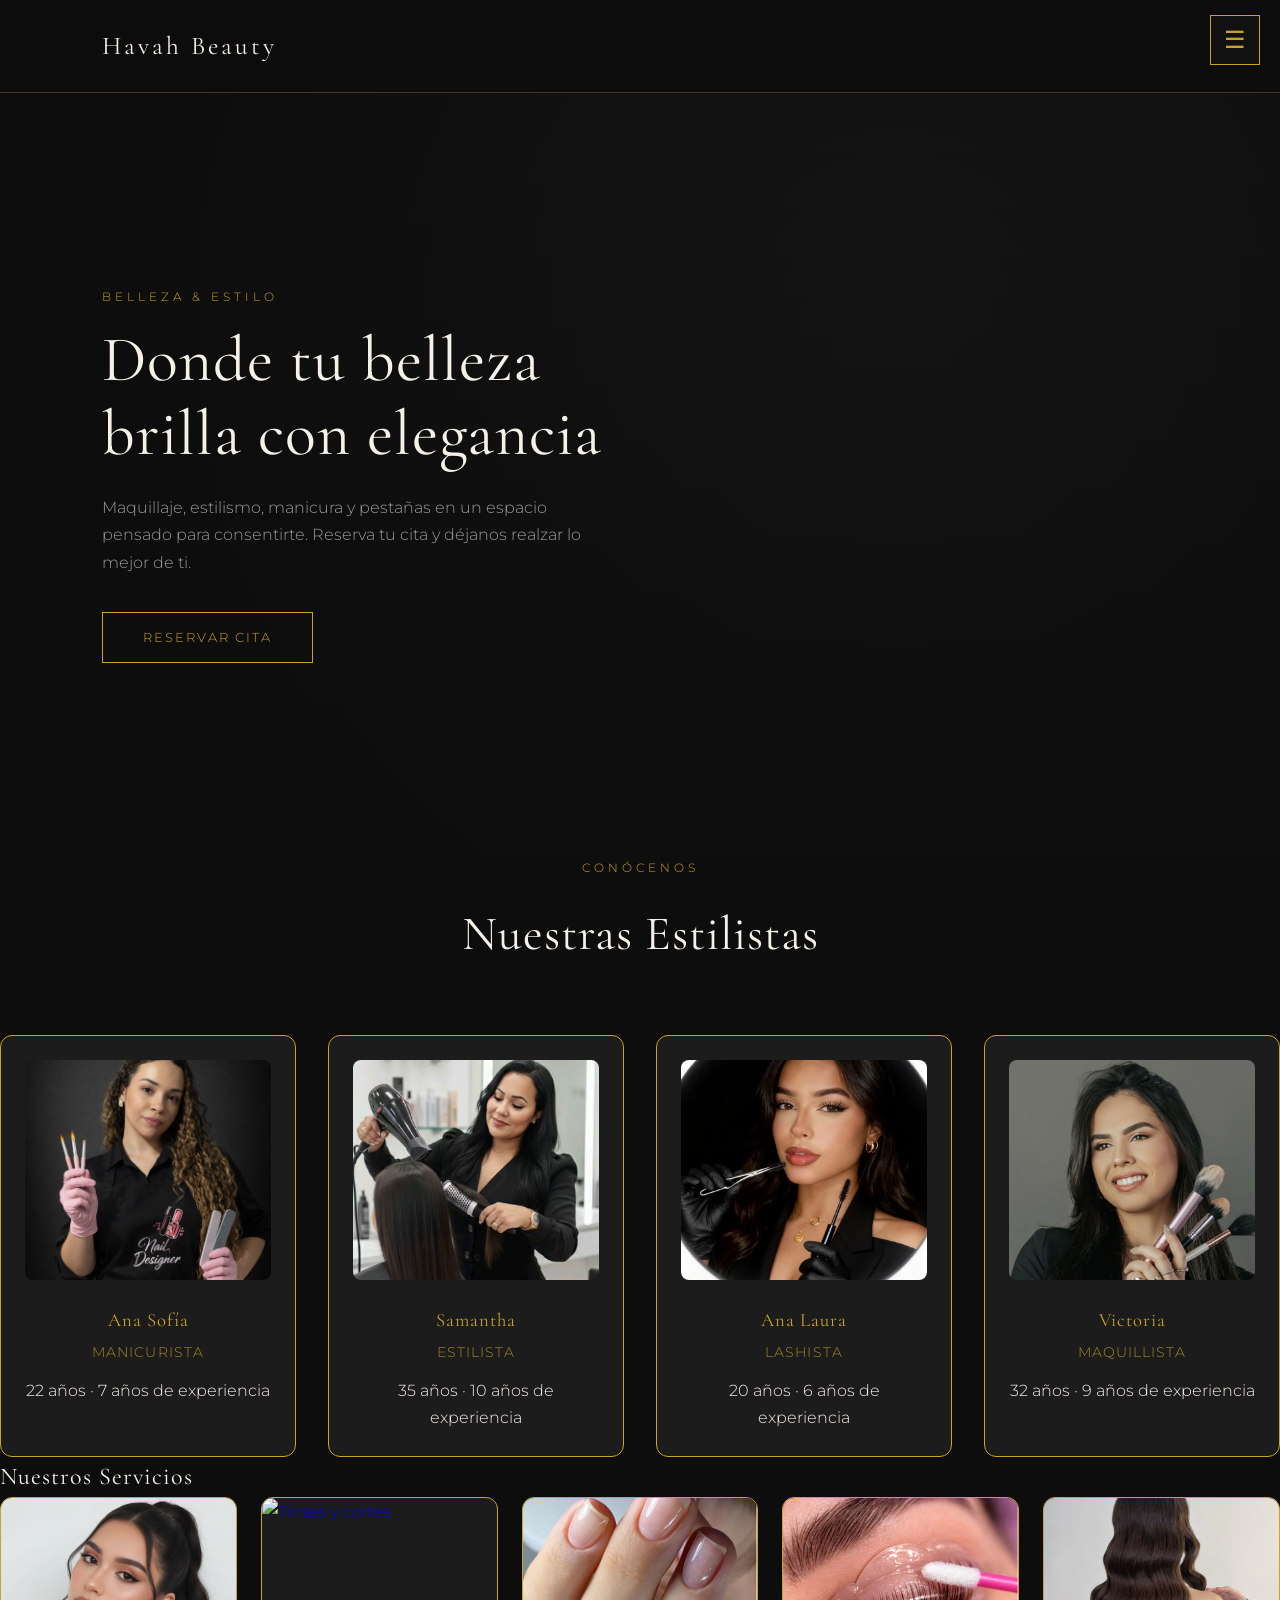
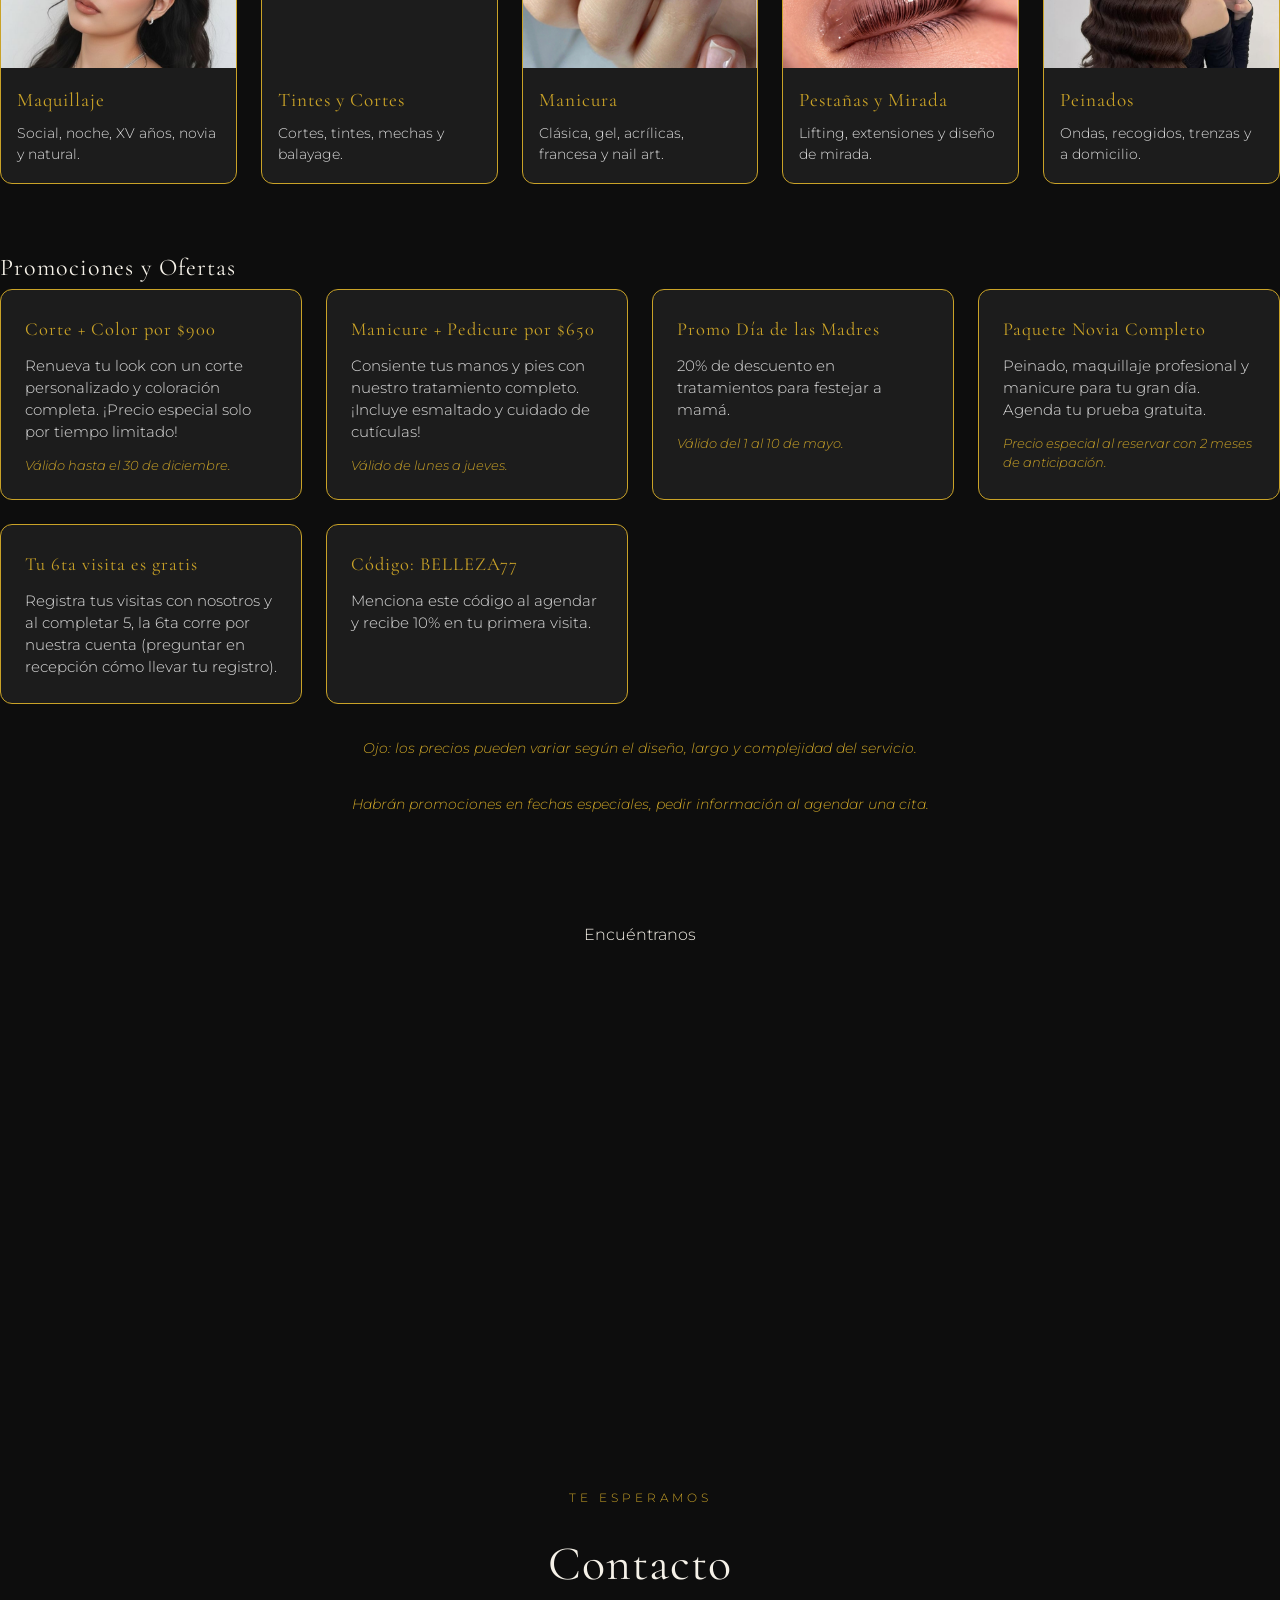
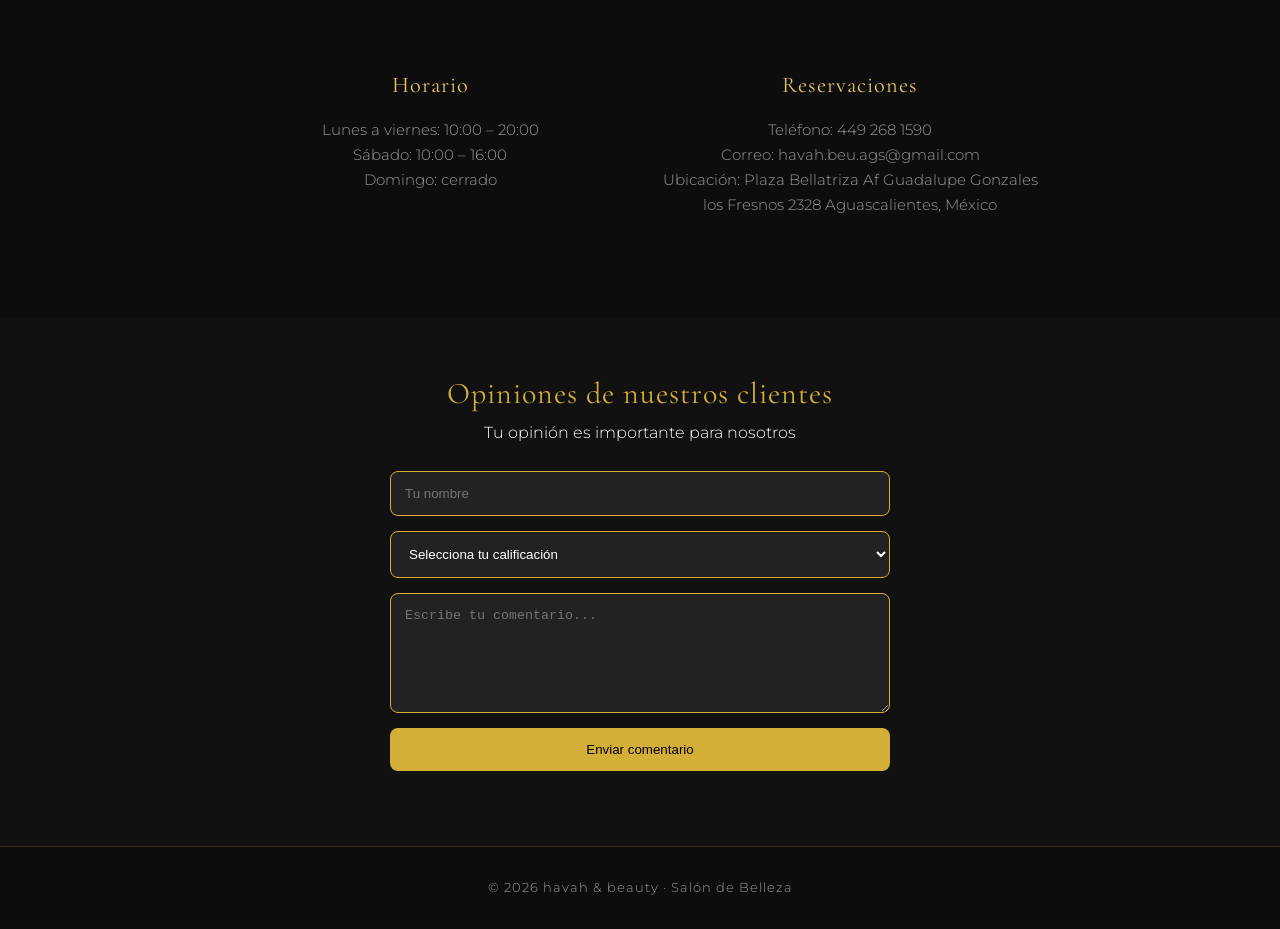
==== index.html @ 34674e11 "promos" ====
<!DOCTYPE html>
<html lang="es">
<head>
  <meta charset="UTF-8">
  <meta name="viewport" content="width=device-width, initial-scale=1.0">
  <title>HAVAH.BEAUTY</title>
  <link rel="stylesheet" href="styles.css">
  <link href="https://fonts.googleapis.com/css2?family=Cormorant+Garamond:wght@300;400;600&family=Montserrat:wght@300;400;500&display=swap" rel="stylesheet">
</head>
<body>

  <!-- NAVEGACIÓN -->
<nav class="nav">

  <div class="logo">Havah Beauty</div>
    
    <button class="menu-btn" onclick="mostrarMenu()">☰</button>

    <div class="menu" id="menu">
        <a href="#inicio">Inicio</a>
        <a href="#servicios">Servicios</a>
        <a href="#equipo">Equipo</a>
        <a href="#contacto">Contacto</a>
    </div>

</nav>

  <!-- INICIO -->
  <section id="inicio" class="hero">
    <div class="hero-texto">
      <p class="eyebrow">Belleza & Estilo</p>
      <h1>Donde tu belleza<br>brilla con elegancia</h1>
      <p class="subtitulo">
        Maquillaje, estilismo, manicura y pestañas en un espacio pensado
        para consentirte. Reserva tu cita y déjanos realzar lo mejor de ti.
      </p>
      <a href="#contacto" class="boton">Reservar cita</a>
    </div>
  </section>

  <!-- EQUIPO -->
<section id="equipo" class="section">
  <p class="eyebrow centrado">Conócenos</p>
  <h2 class="titulo">Nuestras Estilistas</h2>

  <div class="grid-equipo">

    <article class="estilista">
      <img src="imagenes/estilista-1.jpg" alt="Ana Sofía, manicurista de Havah Beauty">
      <h3>Ana Sofía</h3>
      <p class="puesto">Manicurista</p>
      <p>22 años · 7 años de experiencia</p>
    </article>

    <article class="estilista">
      <img src="imagenes/estilista-2.jpg" alt="Ana Laura, estilista de Havah Beauty">
      <h3>Samantha</h3>
      <p class="puesto">Estilista</p>
      <p>35 años · 10 años de experiencia</p>
    </article>

    <article class="estilista">
      <img src="imagenes/estilista-3.jpg" alt="Samantha, lashista de Havah Beauty">
      <h3>Ana Laura</h3>
      <p class="puesto">Lashista</p>
      <p>20 años · 6 años de experiencia</p>
    </article>

    <article class="estilista">
      <img src="imagenes/estilista-4.jpg" alt="Victoria, maquillista de Havah Beauty">
      <h3>Victoria</h3>
      <p class="puesto">Maquillista</p>
      <p>32 años · 9 años de experiencia</p>
    </article>

  </div>
</section>

  <!-- ===== SERVICIOS (BOTONES) ===== -->
<section class="servicios" id="servicios">
  <div class="container">
    <h2 class="section-title">Nuestros Servicios</h2>

    <div class="categorias">

      <a href="maquillaje.html" class="categoria-boton">
        <img src="imagenes/maquillaje-social.jpg" alt="Maquillaje">
        <h3>Maquillaje</h3>
        <p>Social, noche, XV años, novia y natural.</p>
      </a>

      <a href="tintes-cortes.html" class="categoria-boton">
        <img src="imagenes/corte-caballero.jpg" alt="Tintes y cortes">
        <h3>Tintes y Cortes</h3>
        <p>Cortes, tintes, mechas y balayage.</p>
      </a>

      <a href="manicura.html" class="categoria-boton">
        <img src="imagenes/manicura-clasica.jpg" alt="Manicura">
        <h3>Manicura</h3>
        <p>Clásica, gel, acrílicas, francesa y nail art.</p>
      </a>

      <a href="pestanas.html" class="categoria-boton">
        <img src="imagenes/lifting-pestanas.jpg" alt="Pestañas y mirada">
        <h3>Pestañas y Mirada</h3>
        <p>Lifting, extensiones y diseño de mirada.</p>
      </a>

      <a href="peinados.html" class="categoria-boton">
        <img src="imagenes/ondas-sueltas.jpg" alt="Peinados">
        <h3>Peinados</h3>
        <p>Ondas, recogidos, trenzas y a domicilio.</p>
      </a>

    </div>
  </div>
</section>

<!-- ===== PROMOCIONES ===== -->
<section class="promos" id="promociones">
  <div class="container">
    <h2 class="section-title">Promociones y Ofertas</h2>

    <div class="promos__grid">

      <article class="promo-card">
        <h3>Corte + Color por $900</h3>
        <p>Renueva tu look con un corte personalizado y coloración completa. ¡Precio especial solo por tiempo limitado!</p>
        <p class="promo-card__vigencia">Válido hasta el 30 de diciembre.</p>
      </article>

      <article class="promo-card">
        <h3>Manicure + Pedicure por $650</h3>
        <p>Consiente tus manos y pies con nuestro tratamiento completo. ¡Incluye esmaltado y cuidado de cutículas!</p>
        <p class="promo-card__vigencia">Válido de lunes a jueves.</p>
      </article>

      <article class="promo-card">
        <h3>Promo Día de las Madres</h3>
        <p>20% de descuento en tratamientos para festejar a mamá.</p>
        <p class="promo-card__vigencia">Válido del 1 al 10 de mayo.</p>
      </article>

      <article class="promo-card">
        <h3>Paquete Novia Completo</h3>
        <p>Peinado, maquillaje profesional y manicure para tu gran día. Agenda tu prueba gratuita.</p>
        <p class="promo-card__vigencia">Precio especial al reservar con 2 meses de anticipación.</p>
      </article>

      <article class="promo-card">
  <h3>Tu 6ta visita es gratis</h3>
  <p>Registra tus visitas con nosotros y al completar 5, la 6ta corre por nuestra cuenta (preguntar en recepción cómo llevar tu registro).</p>
      </article>

      <article class="promo-card">
        <h3>Código: BELLEZA77</h3>
        <p>Menciona este código al agendar y recibe 10% en tu primera visita.</p>
      </article>

    </div>

    <p class="promos__nota">Ojo: los precios pueden variar según el diseño, largo y complejidad del servicio.</p>
        <p class="promos__nota">Habrán promociones en fechas especiales, pedir información al agendar una cita.</p>

  </div>
</section>

<!--Mapps-->
<div class= "mapa"
 <p class="eyebrow centrado">Encuéntranos</p>
<iframe
        src="https://maps.google.com/maps?q=Plaza%20Bellatriza%20Aguascalientes%20Mexico&t=&z=15&ie=UTF8&iwloc=&output=embed"
        loading="lazy">
    </iframe>
</div>

  <!-- CONTACTO -->
  <section id="contacto" class="seccion">
    <p class="eyebrow centrado">Te esperamos</p>
    <h2 class="titulo">Contacto</h2>

    <div class="contacto-grid">
      <div>
        <h3>Horario</h3>
        <p>Lunes a viernes: 10:00 – 20:00</p>
        <p>Sábado: 10:00 – 16:00</p>
        <p>Domingo: cerrado</p>
      </div>
      <div>
        <h3>Reservaciones</h3>
        <p>Teléfono: 449 268 1590</p>
        <p>Correo: havah.beu.ags@gmail.com</p>
        <p>Ubicación: Plaza Bellatriza Af Guadalupe Gonzales los Fresnos 2328 Aguascalientes, México</p>
      </div>
    </div>
  </section>

   <!--Apartado de comentarios-->

<section class="comentarios" id="comentarios">
    <h2>Opiniones de nuestros clientes</h2>
    <p>Tu opinión es importante para nosotros</p>

    <form id="formComentarios">
        <input type="text" id="nombre"
        placeholder="Tu nombre" required>

        <select id="calificacion" required>
            <option value="">Selecciona tu calificación</option>
            <option value="5">⭐⭐⭐⭐⭐</option>
            <option value="4">⭐⭐⭐⭐</option>
            <option value="3">⭐⭐⭐</option>
            <option value="2">⭐⭐</option>
            <option value="1">⭐</option>
        </select>

        <textarea id="opinion"
        placeholder="Escribe tu comentario..."
        required></textarea>

        <button type="submit">Enviar comentario</button>
    </form>

    <div id="listaComentarios"></div>
</section>

<script>
document.getElementById("formComentarios")
.addEventListener("submit", function(e) {
    e.preventDefault();

    let nombre = document.getElementById("nombre").value;
    let estrellas = document.getElementById("calificacion").value;
    let opinion = document.getElementById("opinion").value;

    let comentario = document.createElement("div");
    comentario.className = "comentario";

    let titulo = document.createElement("h3");
    titulo.textContent = nombre;

    let calificacion = document.createElement("p");
    calificacion.textContent = "⭐".repeat(Number(estrellas));

    let texto = document.createElement("p");
    texto.textContent = opinion;

    comentario.append(titulo, calificacion, texto);

    document.getElementById("listaComentarios")
    .prepend(comentario);

    this.reset();
});
</script>

  <footer>
    <p>© 2026 havah &amp; beauty · Salón de Belleza</p>
  </footer>

  <script>
function mostrarMenu() {
    document.getElementById("menu").classList.toggle("mostrar");
}
</script>

</body>
</html>
---- styles.css ----
:root {
  --negro: #0d0d0d;
  --carbon: #161616;
  --dorado: #c9a227;
  --dorado-claro: #e6c766;
  --crema: #f5f1e8;
  --gris: #9a9a9a;
}

* { margin: 0; padding: 0; box-sizing: border-box; }

body {
  background: var(--negro);
  color: var(--crema);
  font-family: 'Montserrat', sans-serif;
  font-weight: 300;
  line-height: 1.7;
}

h1, h2, h3, .logo {
  font-family: 'Cormorant Garamond', serif;
  font-weight: 400;
  letter-spacing: 1px;
}

/* NAVEGACIÓN */
.nav {
  display: flex;
  justify-content: space-between;
  align-items: center;
  padding: 24px 8%;
  background: rgba(13, 13, 13, 0.95);
  border-bottom: 1px solid rgba(201, 162, 39, 0.3);
  position: sticky;
  top: 0;
  z-index: 10;
}

.logo { font-size: 1.6rem; letter-spacing: 3px; }
.logo span { color: var(--dorado); }

.nav nav a {
  color: var(--crema);
  text-decoration: none;
  margin-left: 32px;
  font-size: 0.85rem;
  letter-spacing: 2px;
  text-transform: uppercase;
  transition: color 0.3s;
}

.menu-btn {
    position: fixed;
    top: 15px;
    right: 20px;
    background: #111;
    border: 1px solid var(--dorado);
    color: var(--dorado);
    font-size: 24px;
    width: 50px;
    height: 50px;
    cursor: pointer;
    z-index: 1001;
}

.menu {
    display: none;
    position: absolute;
    top: 80px;
    right: 20px;
    background: #111;
    border: 1px solid var(--dorado);
    width: 180px;
    padding: 10px;
    z-index: 1000;
}

.menu a {
    display: block;
    color: var(--crema);
    text-decoration: none;
    padding: 12px;
    margin-left: 0;
}

.menu a:hover {
    color: var(--dorado-claro);
}

.menu.mostrar {
    display: block;
}

/* INICIO */
.hero {
  min-height: 85vh;
  display: flex;
  align-items: center;
  padding: 0 8%;
  background:
    linear-gradient(rgba(13,13,13,0.75), rgba(13,13,13,0.9)),
    radial-gradient(circle at 70% 30%, #2a2a2a, #0d0d0d 70%);
}

.hero-texto { max-width: 620px; }

.eyebrow {
  color: var(--dorado);
  text-transform: uppercase;
  letter-spacing: 4px;
  font-size: 0.75rem;
  margin-bottom: 16px;
}

.eyebrow.centrado { text-align: center; }

.hero h1 {
  font-size: clamp(2.4rem, 5vw, 4rem);
  line-height: 1.15;
  margin-bottom: 24px;
}

.subtitulo {
  color: var(--gris);
  margin-bottom: 36px;
  max-width: 480px;
}

.boton {
  display: inline-block;
  padding: 14px 40px;
  border: 1px solid var(--dorado);
  color: var(--dorado);
  text-decoration: none;
  text-transform: uppercase;
  letter-spacing: 2px;
  font-size: 0.8rem;
  transition: all 0.3s;
}

.boton:hover {
  background: var(--dorado);
  color: var(--negro);
}

/* SECCIONES */
.seccion { padding: 100px 8%; }
.seccion.oscura { background: var(--carbon); }

.titulo {
  text-align: center;
  font-size: clamp(2rem, 4vw, 3rem);
  margin-bottom: 60px;
}

/* SERVICIOS */
.grid-servicios {
  display: grid;
  grid-template-columns: repeat(auto-fit, minmax(260px, 1fr));
  gap: 28px;
}

.tarjeta {
  background: var(--carbon);
  border: 1px solid rgba(201, 162, 39, 0.25);
  padding: 36px 28px;
  transition: transform 0.3s, border-color 0.3s;
}

.tarjeta:hover {
  transform: translateY(-6px);
  border-color: var(--dorado);
}

.tarjeta h3 {
  font-size: 1.5rem;
  color: var(--dorado-claro);
  margin-bottom: 14px;
}

.tarjeta p { color: var(--gris); font-size: 0.92rem; }

.precio {
  margin-top: 18px;
  color: var(--dorado) !important;
  letter-spacing: 1px;
  font-size: 0.85rem !important;
}

/* EQUIPO */
.grid-equipo {
  display: grid;
  grid-template-columns: repeat(auto-fit, minmax(220px, 1fr));
  gap: 28px;
}

.persona {
  text-align: center;
  padding: 40px 20px;
  border-top: 1px solid rgba(201, 162, 39, 0.4);
}

.persona h3 {
  font-size: 1.6rem;
  margin-bottom: 6px;
}

.puesto {
  color: var(--dorado);
  text-transform: uppercase;
  letter-spacing: 2px;
  font-size: 0.75rem;
  margin-bottom: 12px;
}

.datos { color: var(--gris); font-size: 0.85rem; }

/* CONTACTO */
.contacto-grid {
  display: grid;
  grid-template-columns: repeat(auto-fit, minmax(260px, 1fr));
  gap: 40px;
  max-width: 800px;
  margin: 0 auto;
  text-align: center;
}

.contacto-grid h3 {
  color: var(--dorado-claro);
  font-size: 1.4rem;
  margin-bottom: 14px;
}

.contacto-grid p { color: var(--gris); font-size: 0.92rem; }

/* PIE */
footer {
  text-align: center;
  padding: 30px;
  border-top: 1px solid rgba(201, 162, 39, 0.2);
  color: var(--gris);
  font-size: 0.8rem;
  letter-spacing: 1px;
}

/* MÓVIL */
@media (max-width: 700px) {
  .nav { flex-direction: column; gap: 14px; }
  .nav nav a { margin: 0 10px; }
  .seccion { padding: 70px 6%; }
}

/* ===== GRUPOS DE SERVICIOS ===== */
.service-group {
  margin-bottom: 3.5rem;
}

.service-group__title {
  color: #c9a227;
  font-size: 1.6rem;
  margin-bottom: 1.4rem;
  padding-bottom: .5rem;
  border-bottom: 1px solid rgba(201, 162, 39, .4);
}

.service-group__grid {
  display: grid;
  grid-template-columns: repeat(auto-fit, minmax(240px, 1fr));
  gap: 1.5rem;
}

.service-card {
  background: #1c1c1c;
  border: 1px solid #c9a227;
  border-radius: 12px;
  overflow: hidden;
  transition: transform .3s, box-shadow .3s;
}

.service-card:hover {
  transform: translateY(-6px);
  box-shadow: 0 8px 24px rgba(201, 162, 39, .25);
}

.service-card img {
  width: 100%;
  height: 200px;
  object-fit: cover;
  display: block;
}

.service-card__body {
  padding: 1.2rem;
}

.service-card__body h4 {
  color: #c9a227;
  margin-bottom: .5rem;
  font-size: 1.1rem;
}

.service-card__body p {
  color: #ddd;
  font-size: .9rem;
  line-height: 1.5;
}

.service-card__price {
  color: #c9a227 !important;
  font-weight: bold;
  margin-top: .7rem;
}

/* ===== PROMOCIONES ===== */
.promos {
  padding: 4rem 0;
}

.promos__grid {
  display: grid;
  grid-template-columns: repeat(auto-fit, minmax(260px, 1fr));
  gap: 1.5rem;
}

.promo-card {
  background: #1c1c1c;
  border: 1px solid #c9a227;
  border-radius: 12px;
  padding: 1.5rem;
}

.promo-card h3 {
  color: #c9a227;
  font-size: 1.15rem;
  margin-bottom: .6rem;
}

.promo-card p {
  color: #ddd;
  font-size: .92rem;
  line-height: 1.5;
}

.promo-card__vigencia {
  color: #c9a227 !important;
  font-size: .82rem !important;
  margin-top: .8rem;
  font-style: italic;
}

.promos__nota {
  margin-top: 2rem;
  text-align: center;
  color: #c9a227;
  font-size: .9rem;
  font-style: italic;
}
/* ===== BOTONES DE CATEGORÍAS ===== */
.categorias {
  display: grid;
  grid-template-columns: repeat(auto-fit, minmax(220px, 1fr));
  gap: 1.5rem;
}

.categoria-boton {
  display: block;
  background: #1c1c1c;
  border: 1px solid #c9a227;
  border-radius: 12px;
  overflow: hidden;
  text-decoration: none;
  transition: transform .3s, box-shadow .3s;
}

.categoria-boton:hover {
  transform: translateY(-6px);
  box-shadow: 0 8px 24px rgba(201, 162, 39, .3);
}

.categoria-boton img {
  width: 100%;
  height: 170px;
  object-fit: cover;
  display: block;
}

.categoria-boton h3 {
  color: #c9a227;
  font-size: 1.2rem;
  margin: 1rem 1rem .4rem;
}

.categoria-boton p {
  color: #ddd;
  font-size: .9rem;
  margin: 0 1rem 1.2rem;
  line-height: 1.4;
}

/* ===== EQUIPO ===== */
.grid-equipo {
  display: grid;
  grid-template-columns: repeat(auto-fit, minmax(220px, 1fr));
  gap: 2rem;
  margin-top: 2rem;
}

.estilista {
  background: #1c1c1c;
  border: 1px solid #c9a227;
  border-radius: 12px;
  padding: 1.5rem;
  text-align: center;
}

.estilista img {
  width: 100%;
  height: 220px;
  object-fit: cover;
  border-radius: 8px;
  margin-bottom: 1rem;
}

.estilista h3 {
  color: #c9a227;
  margin-bottom: .3rem;
}

.estilista .puesto {
  font-size: .85rem;
  letter-spacing: .08em;
  text-transform: uppercase;
  opacity: .8;
  margin-bottom: .8rem;
}

.mapa {
  width: 90%;               /* Deja un margen a los lados en celulares */
  max-width: 600px;         /* Este es el ancho máximo de tu cuadrito */
  margin: 40px auto;        /* Centra el cuadrito en medio de la pantalla */
  text-align: center;
}

.mapa h3 {
  font-family: 'Cormorant Garamond', serif;
  font-size: 30px;
  margin-bottom: 20px;
}

.mapa iframe {
  width: 100%;              /* Llena los 600px del cuadrito, ya no toda la pantalla */
  height: 400px;            /* Altura del cuadrito */
  border: 0;
  border-radius: 15px;
  display: block;
}

/* ===== COMENTARIOS ===== */
.comentarios {
    padding: 50px 20px;
    text-align: center;
    color: white;
    background: #111;
}

.comentarios h2 {
    color: #d4af37;
    font-size: 30px;
}

.comentarios form {
    max-width: 500px;
    margin: 25px auto;
    display: flex;
    flex-direction: column;
    gap: 15px;
}

.comentarios input,
.comentarios select,
.comentarios textarea {
    padding: 14px;
    border: 1px solid #d4af37;
    border-radius: 8px;
    background: #222;
    color: white;
}

.comentarios textarea {
    height: 120px;
    resize: vertical;
}

.comentarios button {
    padding: 14px;
    background: #d4af37;
    color: black;
    border: none;
    border-radius: 8px;
    cursor: pointer;
}

.comentario {
    max-width: 500px;
    margin: 15px auto;
    padding: 15px;
    background: #222;
    border: 1px solid #d4af37;
    border-radius: 10px;
    text-align: left;
}
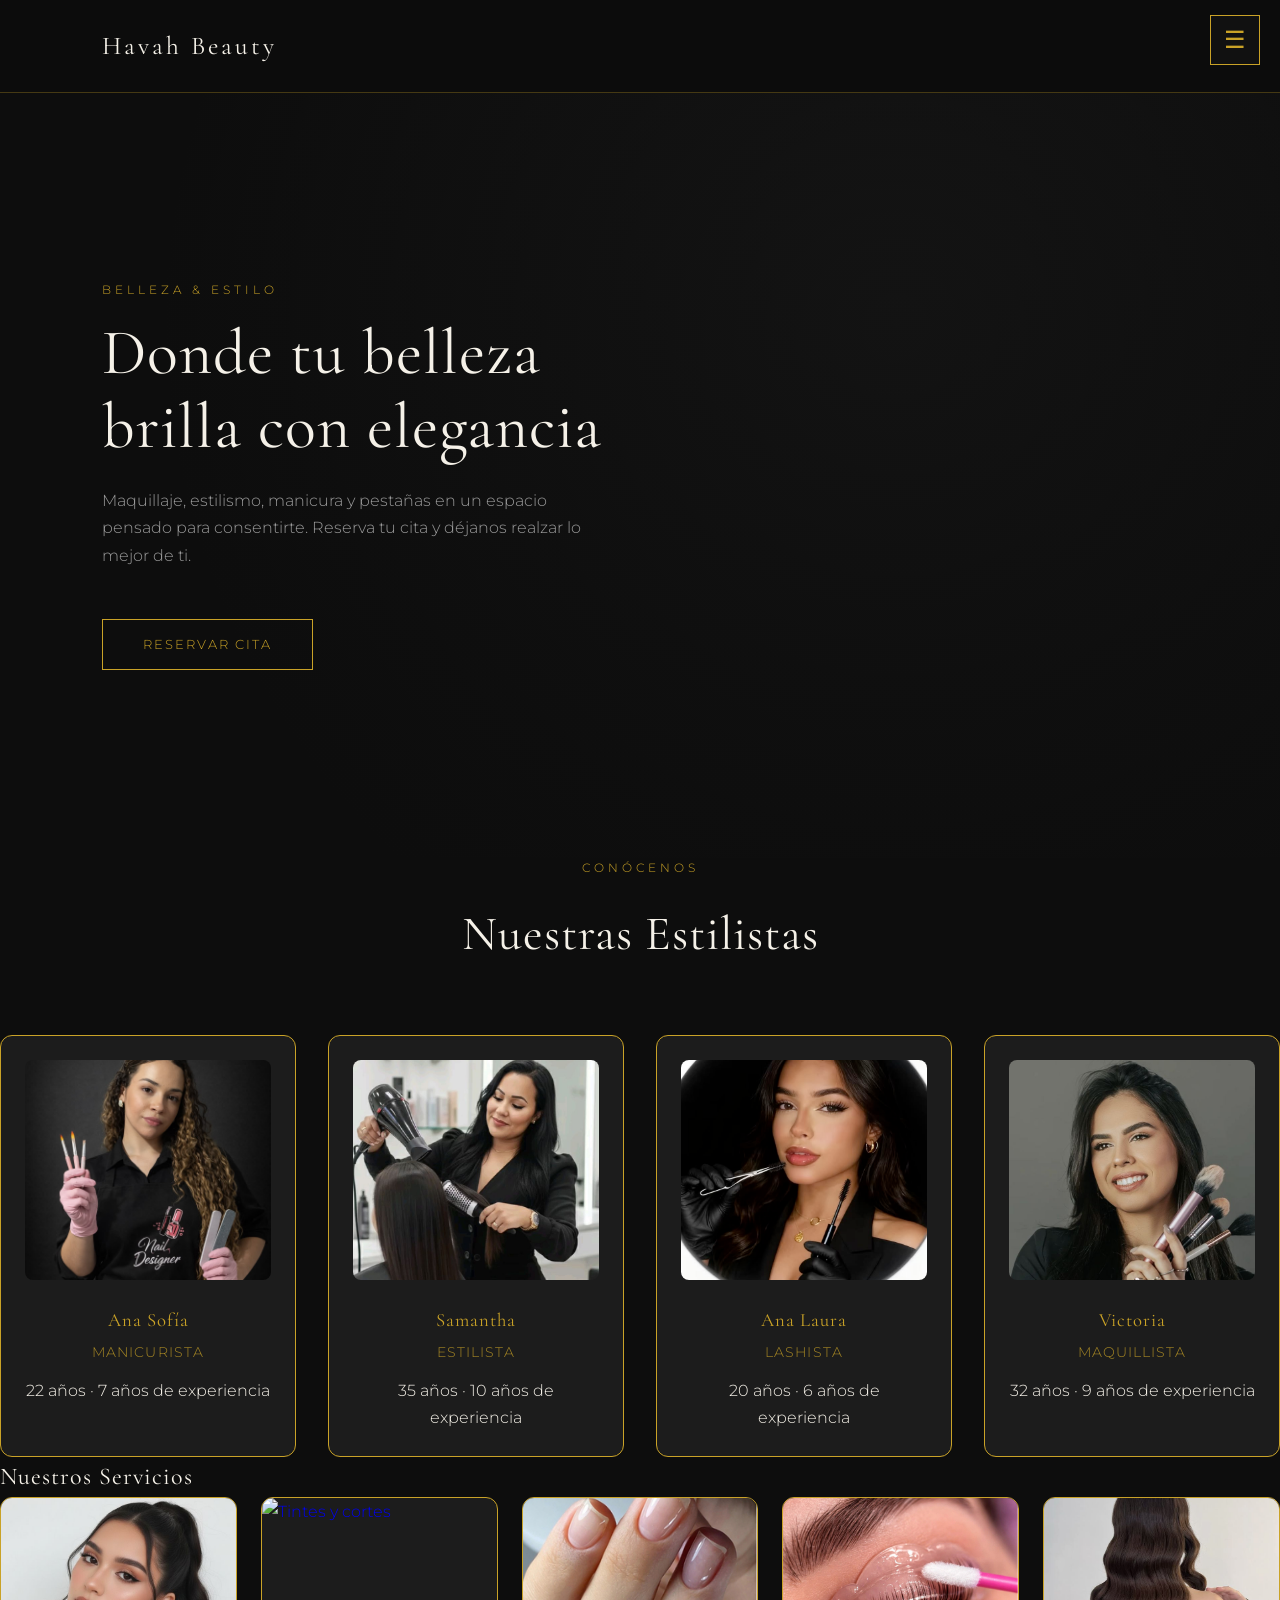
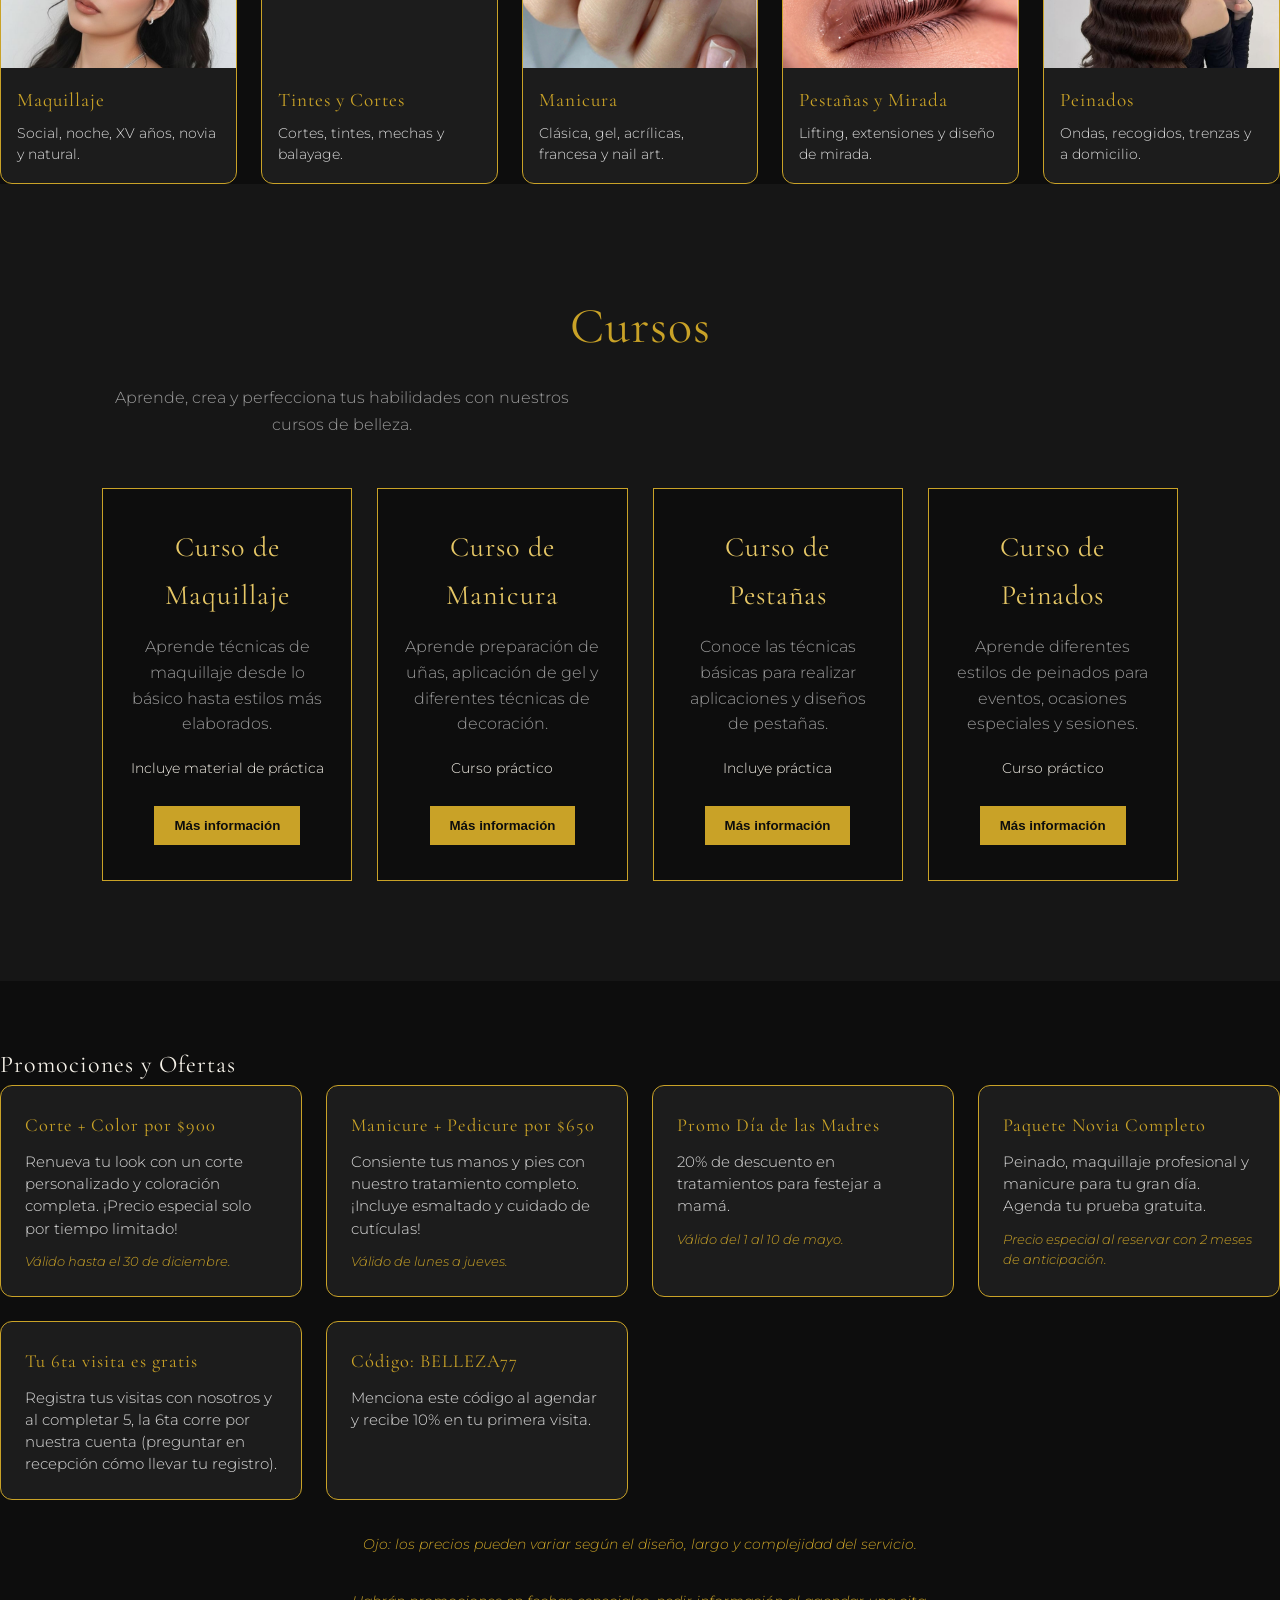
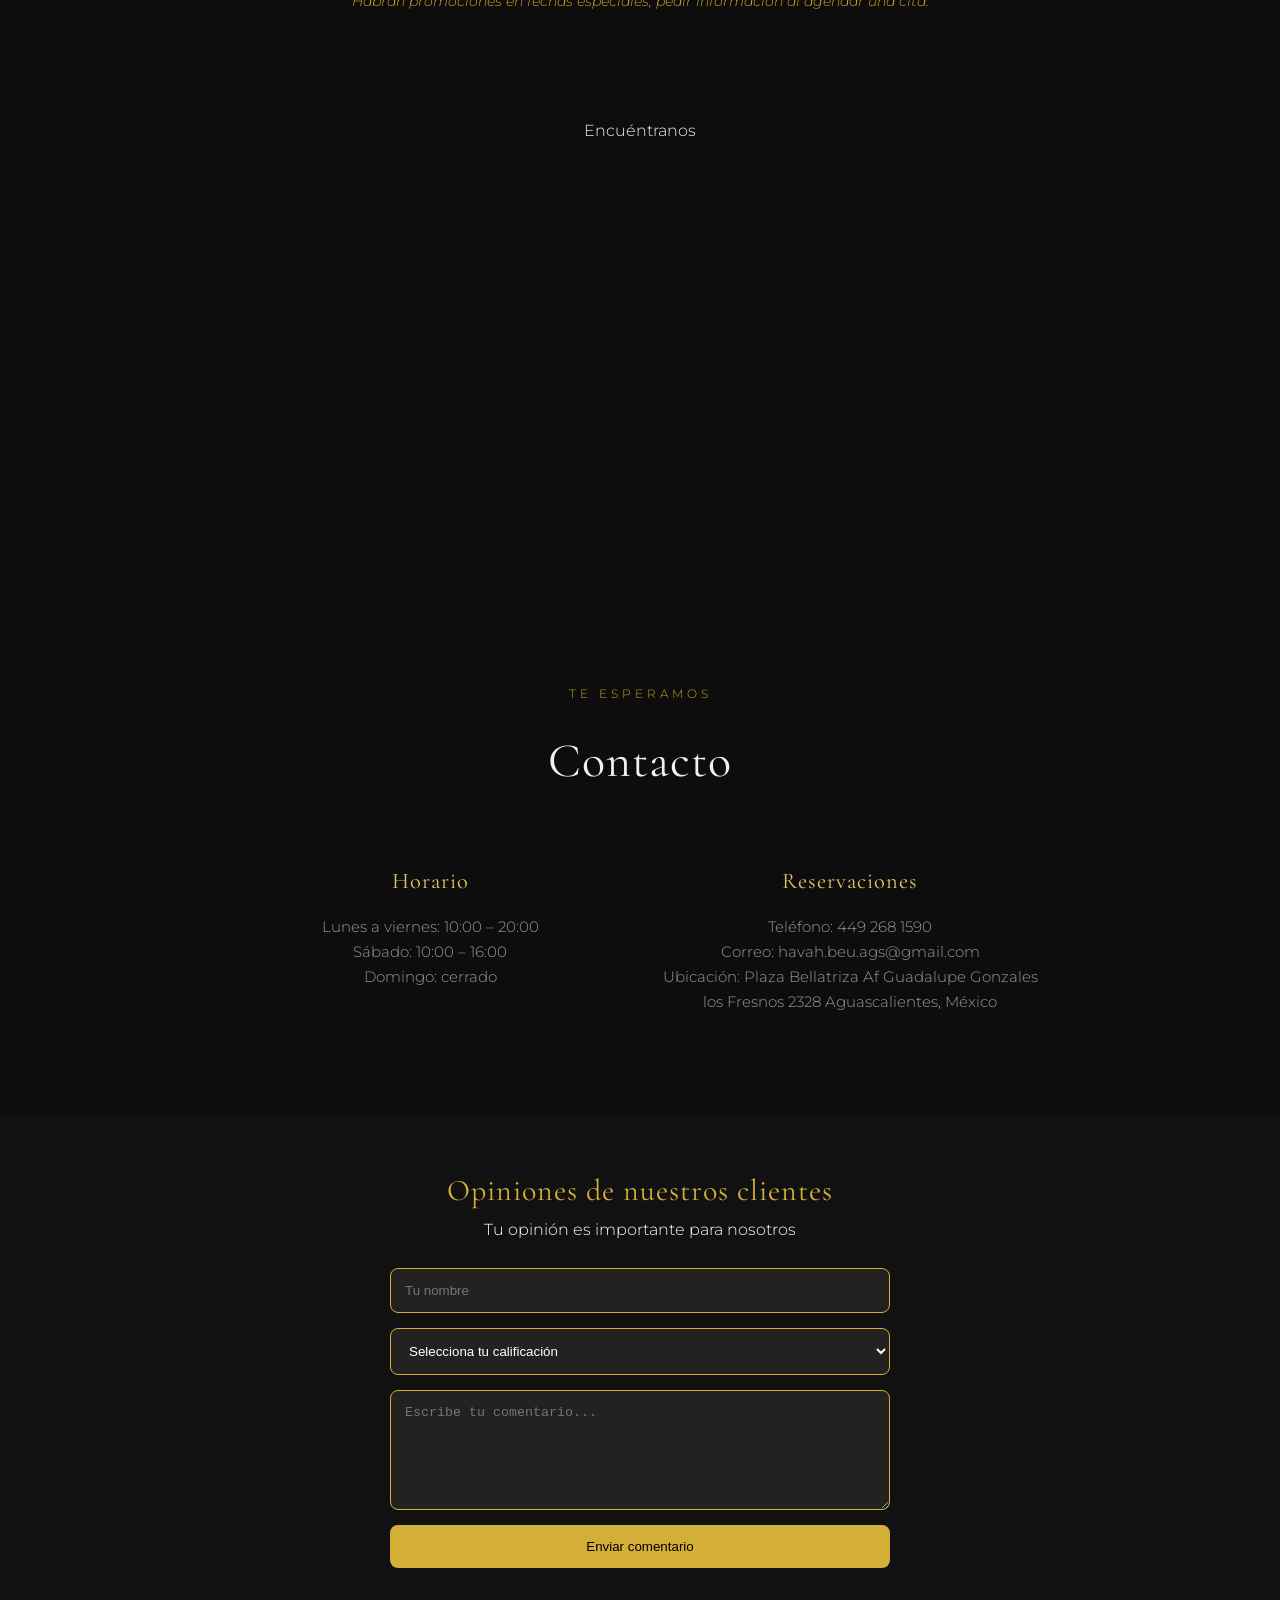
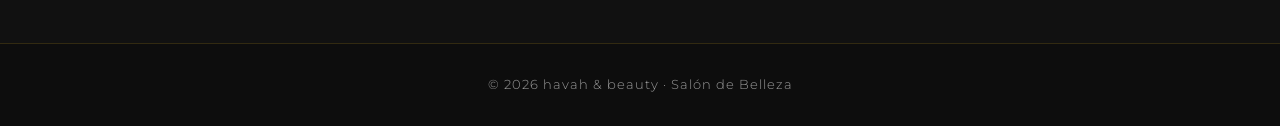
==== commit 4e5c180a: "cursos" ====
--- a/index.html
+++ b/index.html
@@ -19,6 +19,7 @@
     <div class="menu" id="menu">
         <a href="#inicio">Inicio</a>
         <a href="#servicios">Servicios</a>
+        <a href="#cursos">Cursos</a>
         <a href="#equipo">Equipo</a>
         <a href="#contacto">Contacto</a>
     </div>
@@ -117,6 +118,56 @@
   </div>
 </section>
 
+<section id="cursos" class="cursos">
+  <div class="cursos-contenido">
+
+    <h2>Cursos</h2>
+    <p class="subtitulo">
+      Aprende, crea y perfecciona tus habilidades con nuestros cursos de belleza.
+    </p>
+
+    <div class="cursos-grid">
+
+      <div class="curso-card">
+        <h3>Curso de Maquillaje</h3>
+        <p>
+          Aprende técnicas de maquillaje desde lo básico hasta estilos más elaborados.
+        </p>
+        <span>Incluye material de práctica</span>
+        <button>Más información</button>
+      </div>
+
+      <div class="curso-card">
+        <h3>Curso de Manicura</h3>
+        <p>
+          Aprende preparación de uñas, aplicación de gel y diferentes técnicas de decoración.
+        </p>
+        <span>Curso práctico</span>
+        <button>Más información</button>
+      </div>
+
+      <div class="curso-card">
+        <h3>Curso de Pestañas</h3>
+        <p>
+          Conoce las técnicas básicas para realizar aplicaciones y diseños de pestañas.
+        </p>
+        <span>Incluye práctica</span>
+        <button>Más información</button>
+      </div>
+
+      <div class="curso-card">
+        <h3>Curso de Peinados</h3>
+        <p>
+          Aprende diferentes estilos de peinados para eventos, ocasiones especiales y sesiones.
+        </p>
+        <span>Curso práctico</span>
+        <button>Más información</button>
+      </div>
+
+    </div>
+  </div>
+</section>
+
 <!-- ===== PROMOCIONES ===== -->
 <section class="promos" id="promociones">
   <div class="container">
@@ -265,5 +316,22 @@
 }
 </script>
 
+<script>
+let ultimaPosicion = 0;
+const header = document.querySelector('header');
+
+window.addEventListener('scroll', function() {
+    let posicionActual = window.scrollY;
+
+    if (posicionActual > ultimaPosicion) {
+        header.classList.add('oculto');
+    } else {
+        header.classList.remove('oculto');
+    }
+
+    ultimaPosicion = posicionActual;
+});
+</script>
+
 </body>
 </html>
--- a/styles.css
+++ b/styles.css
@@ -508,4 +508,95 @@
     border: 1px solid #d4af37;
     border-radius: 10px;
     text-align: left;
-}+}
+
+header {
+    transition: transform 0.3s ease;
+}
+
+header.oculto {
+    transform: translateY(-100%);
+}
+
+.cursos {
+  padding: 100px 8%;
+  background: var(--carbon);
+  color: var(--crema);
+  text-align: center;
+}
+
+.cursos h2 {
+  font-family: "Cormorant Garamond", serif;
+  font-size: 50px;
+  color: var(--dorado);
+  margin-bottom: 15px;
+}
+
+.subtitulo {
+  color: var(--gris);
+  font-size: 16px;
+  margin-bottom: 50px;
+}
+
+.cursos-grid {
+  display: grid;
+  grid-template-columns: repeat(4, 1fr);
+  gap: 25px;
+}
+
+.curso-card {
+  background: var(--negro);
+  border: 1px solid var(--dorado);
+  padding: 35px 25px;
+  transition: 0.3s;
+}
+
+.curso-card:hover {
+  transform: translateY(-8px);
+  box-shadow: 0 10px 25px rgba(201, 162, 39, 0.15);
+}
+
+.curso-card h3 {
+  font-family: "Cormorant Garamond", serif;
+  font-size: 28px;
+  color: var(--dorado-claro);
+  margin-bottom: 15px;
+}
+
+.curso-card p {
+  color: var(--gris);
+  line-height: 1.6;
+  margin-bottom: 20px;
+}
+
+.curso-card span {
+  display: block;
+  color: var(--crema);
+  font-size: 14px;
+  margin-bottom: 25px;
+}
+
+.curso-card button {
+  background: var(--dorado);
+  color: var(--negro);
+  border: none;
+  padding: 12px 20px;
+  cursor: pointer;
+  font-weight: bold;
+}
+
+.curso-card button:hover {
+  background: var(--dorado-claro);
+}
+
+@media (max-width: 900px) {
+  .cursos-grid {
+    grid-template-columns: repeat(2, 1fr);
+  }
+}
+
+@media (max-width: 600px) {
+  .cursos-grid {
+    grid-template-columns: 1fr;
+  }
+}
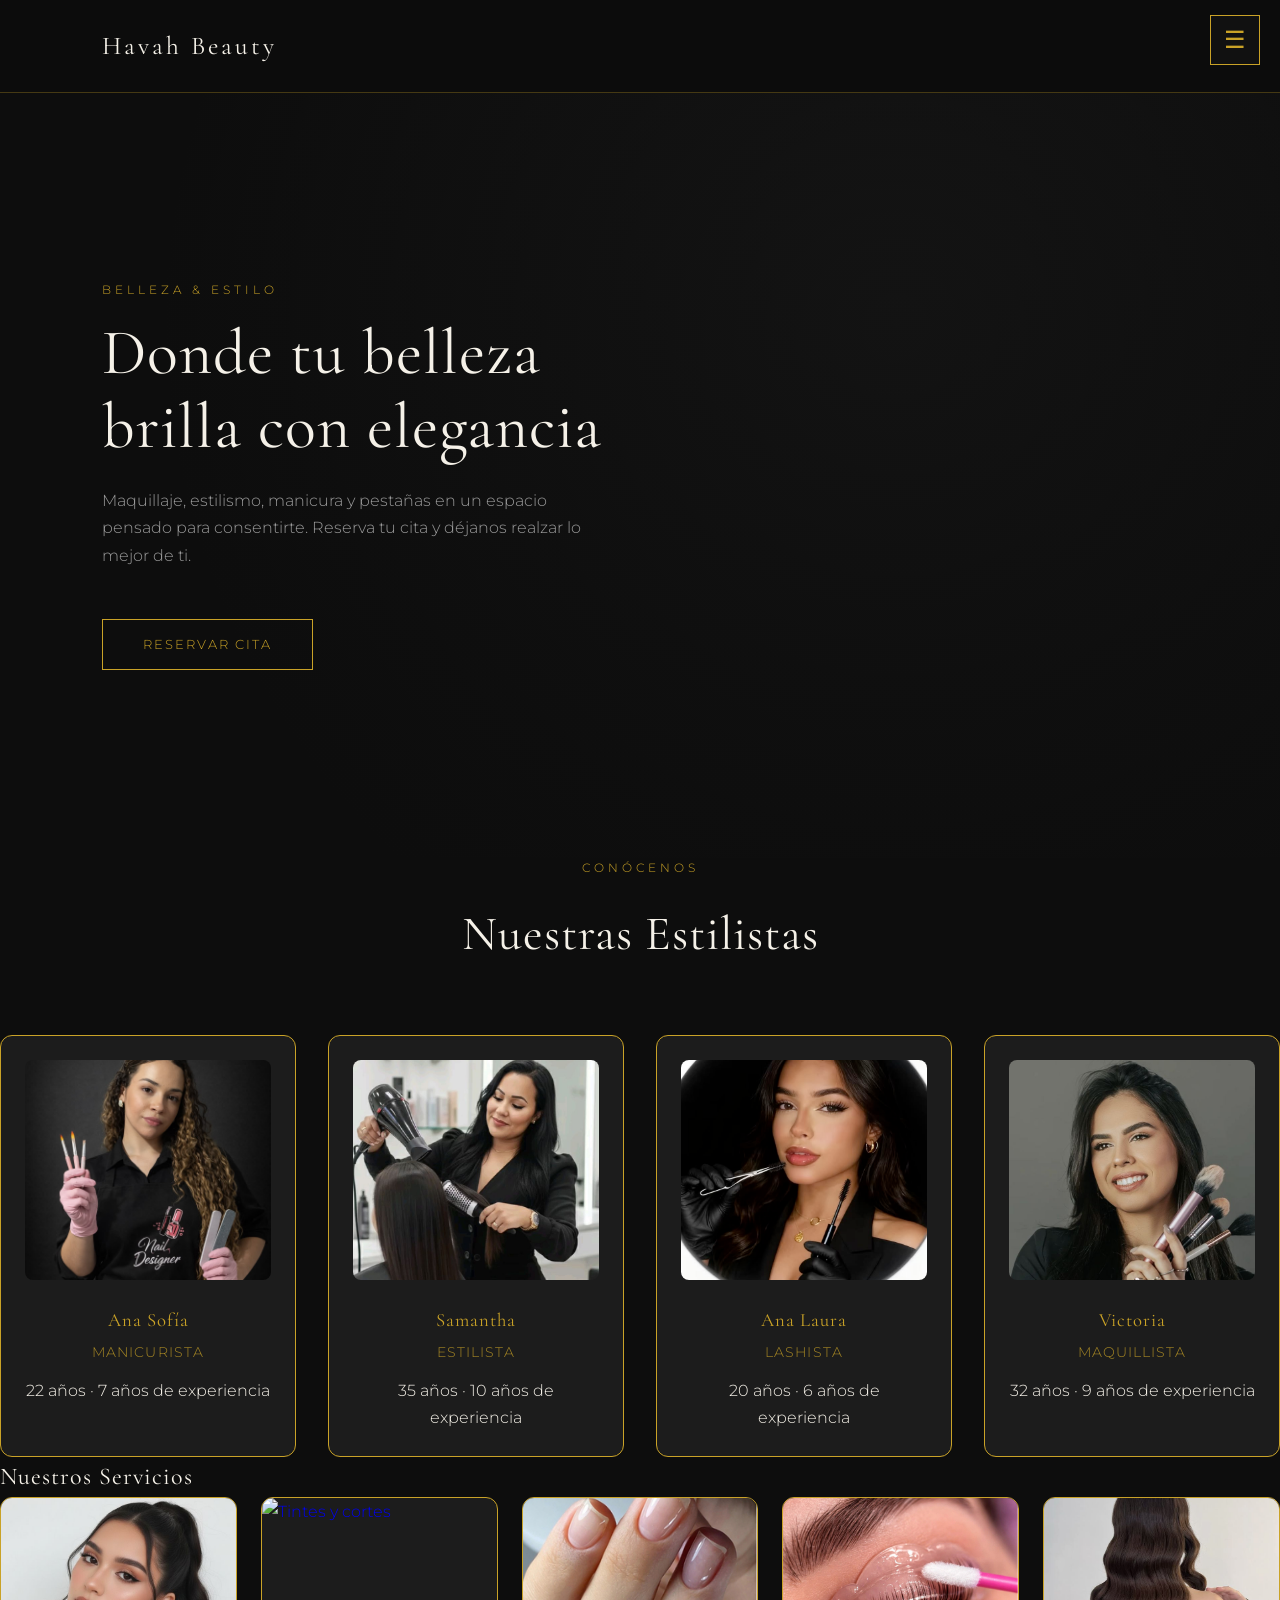
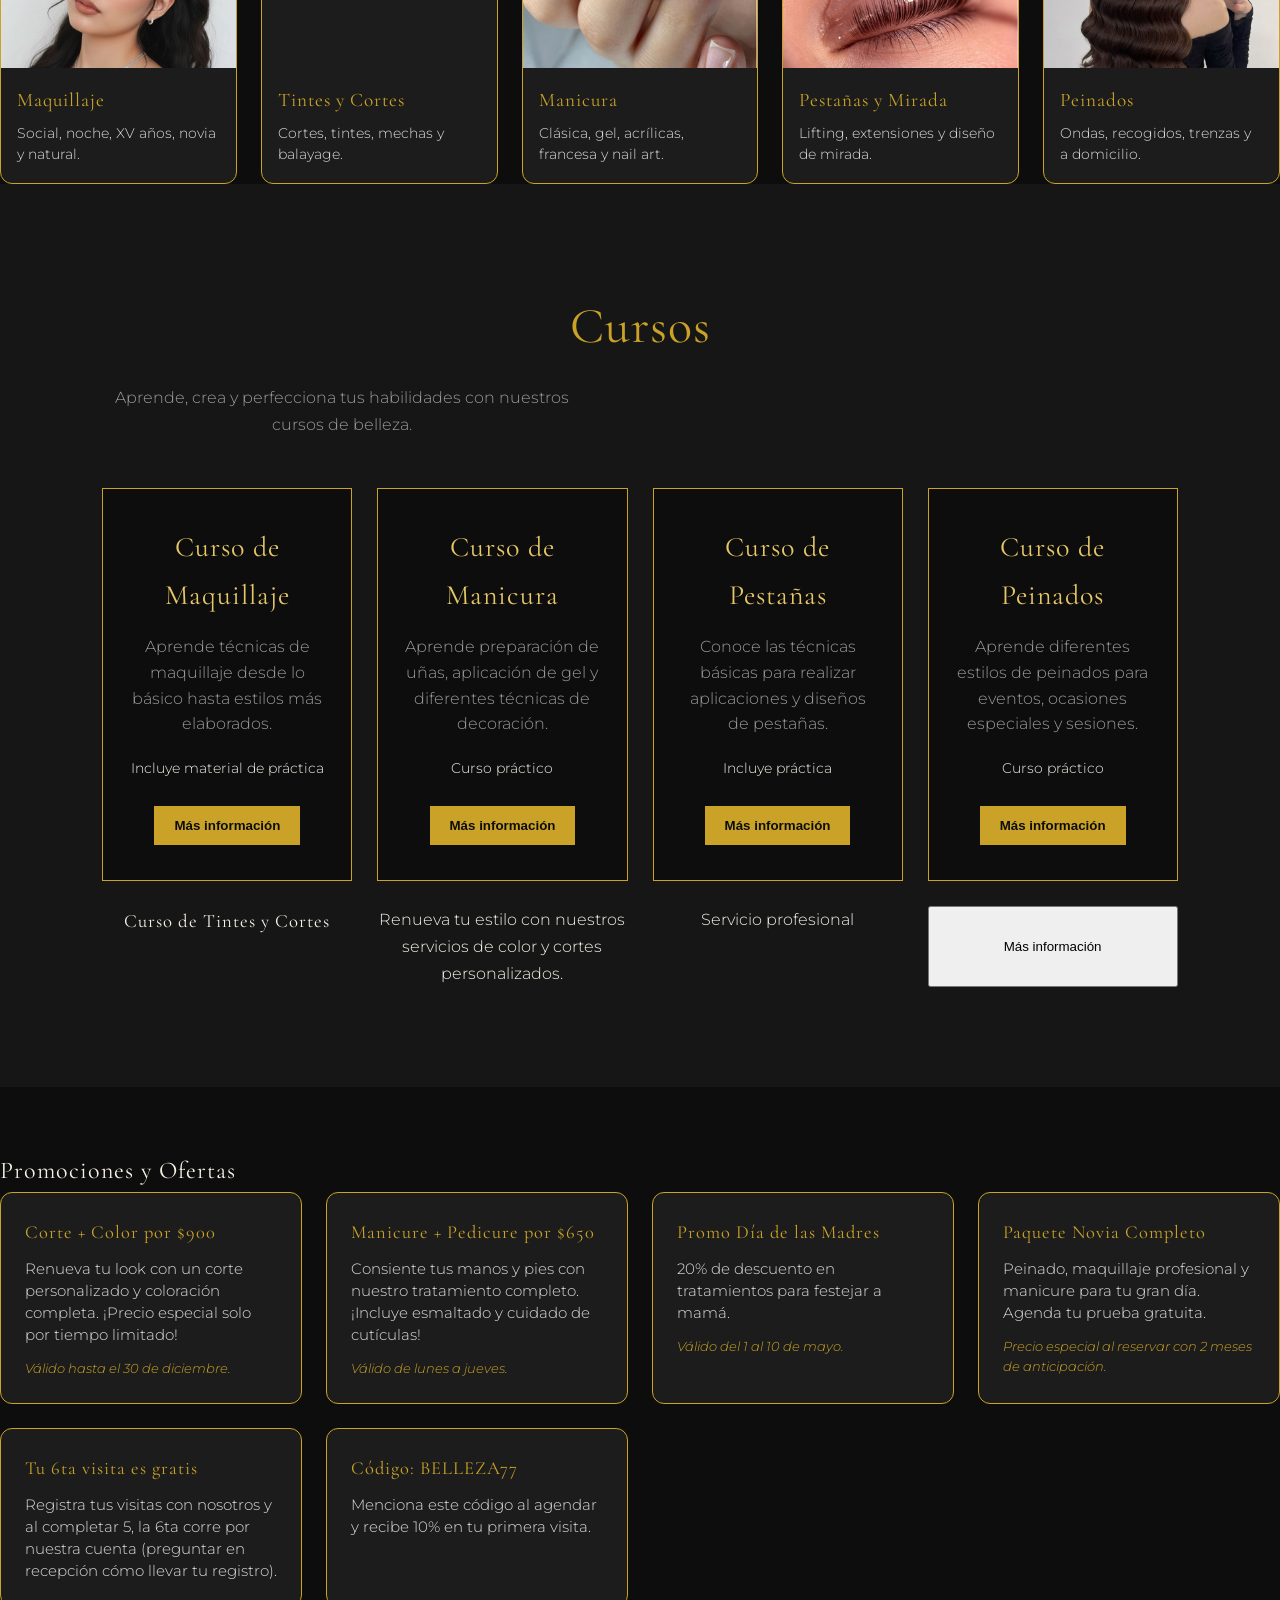
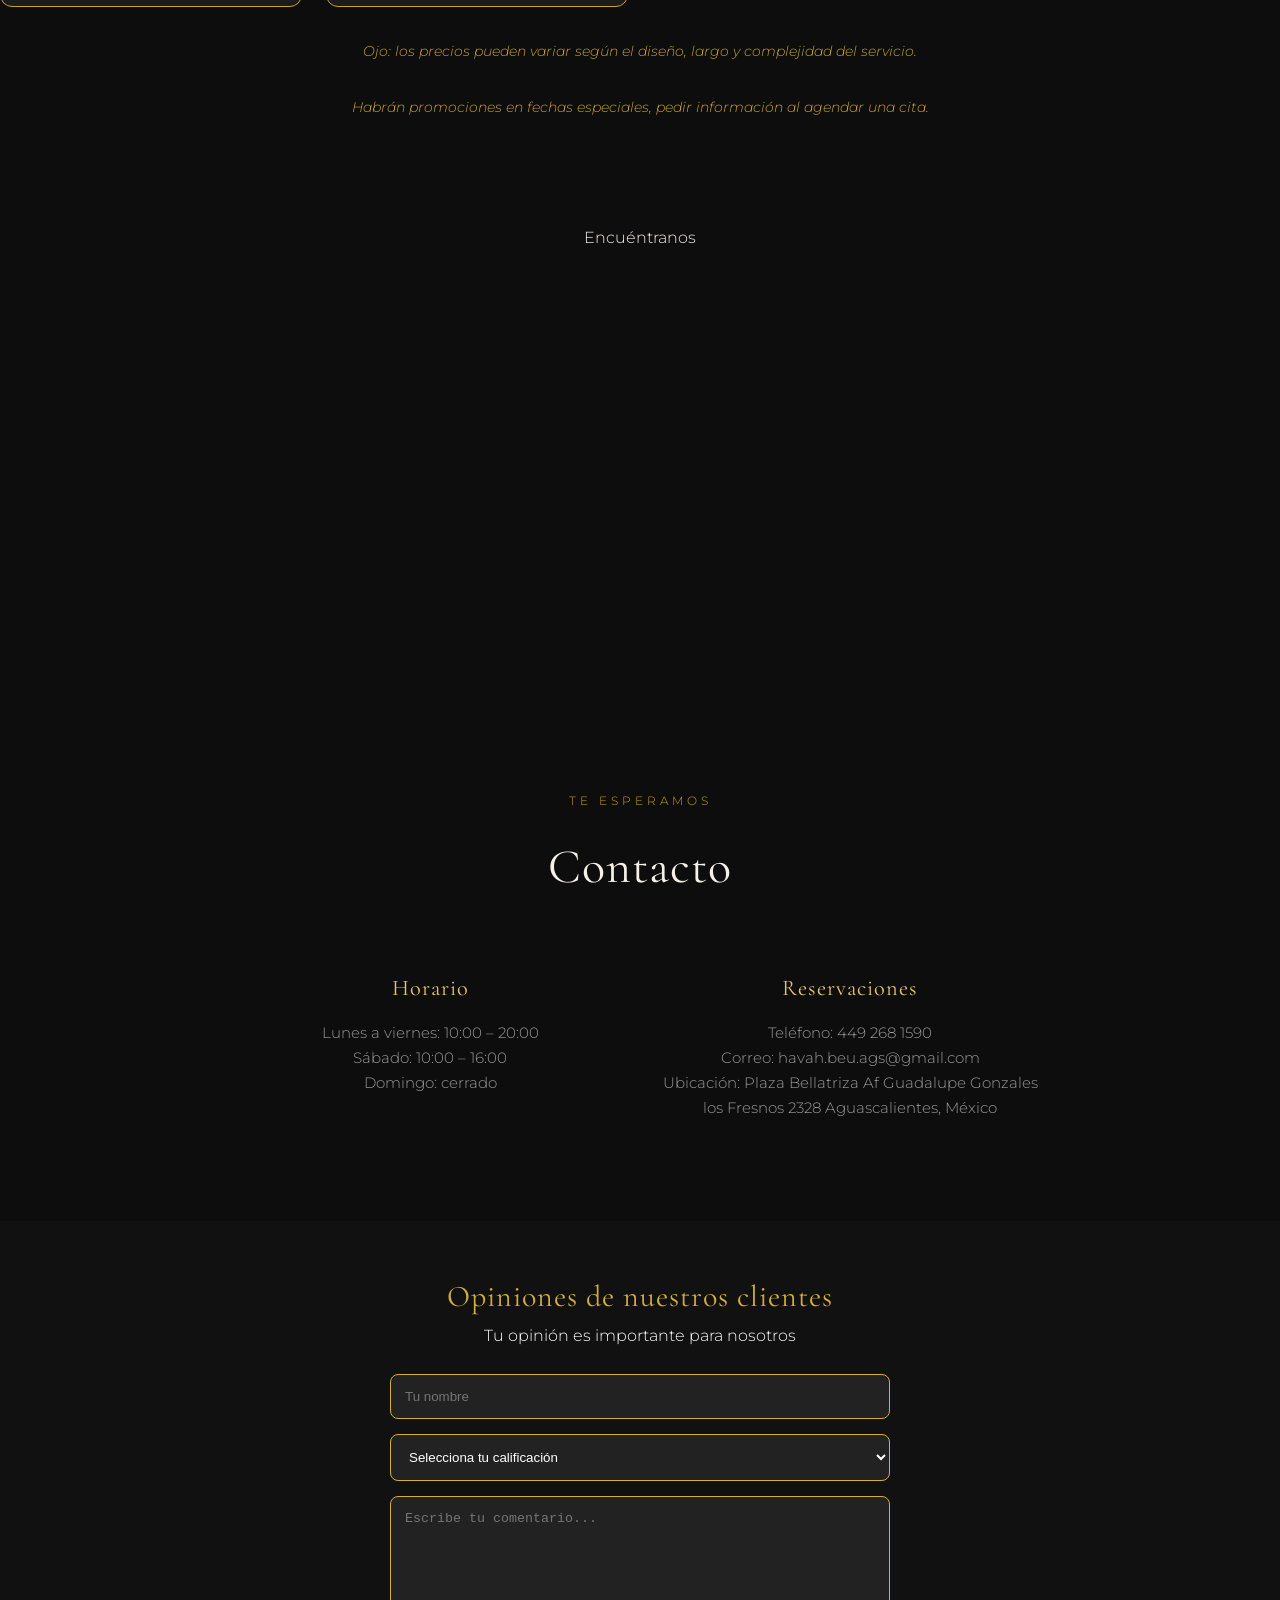
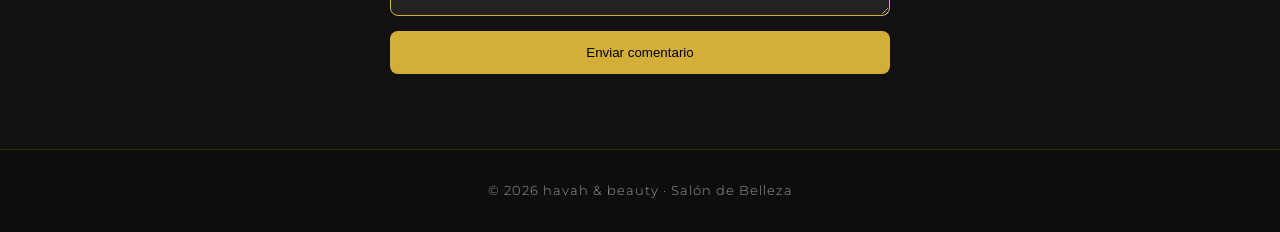
==== commit a595a69c: "tinhy6jm7utestintes" ====
--- a/index.html
+++ b/index.html
@@ -164,6 +164,14 @@
         <button>Más información</button>
       </div>
 
+      <h3>Curso de Tintes y Cortes</h3>
+        <p>
+          Renueva tu estilo con nuestros servicios de color y cortes personalizados.
+        </p>
+        <span>Servicio profesional</span>
+        <button>Más información</button>
+      </div>
+
     </div>
   </div>
 </section>
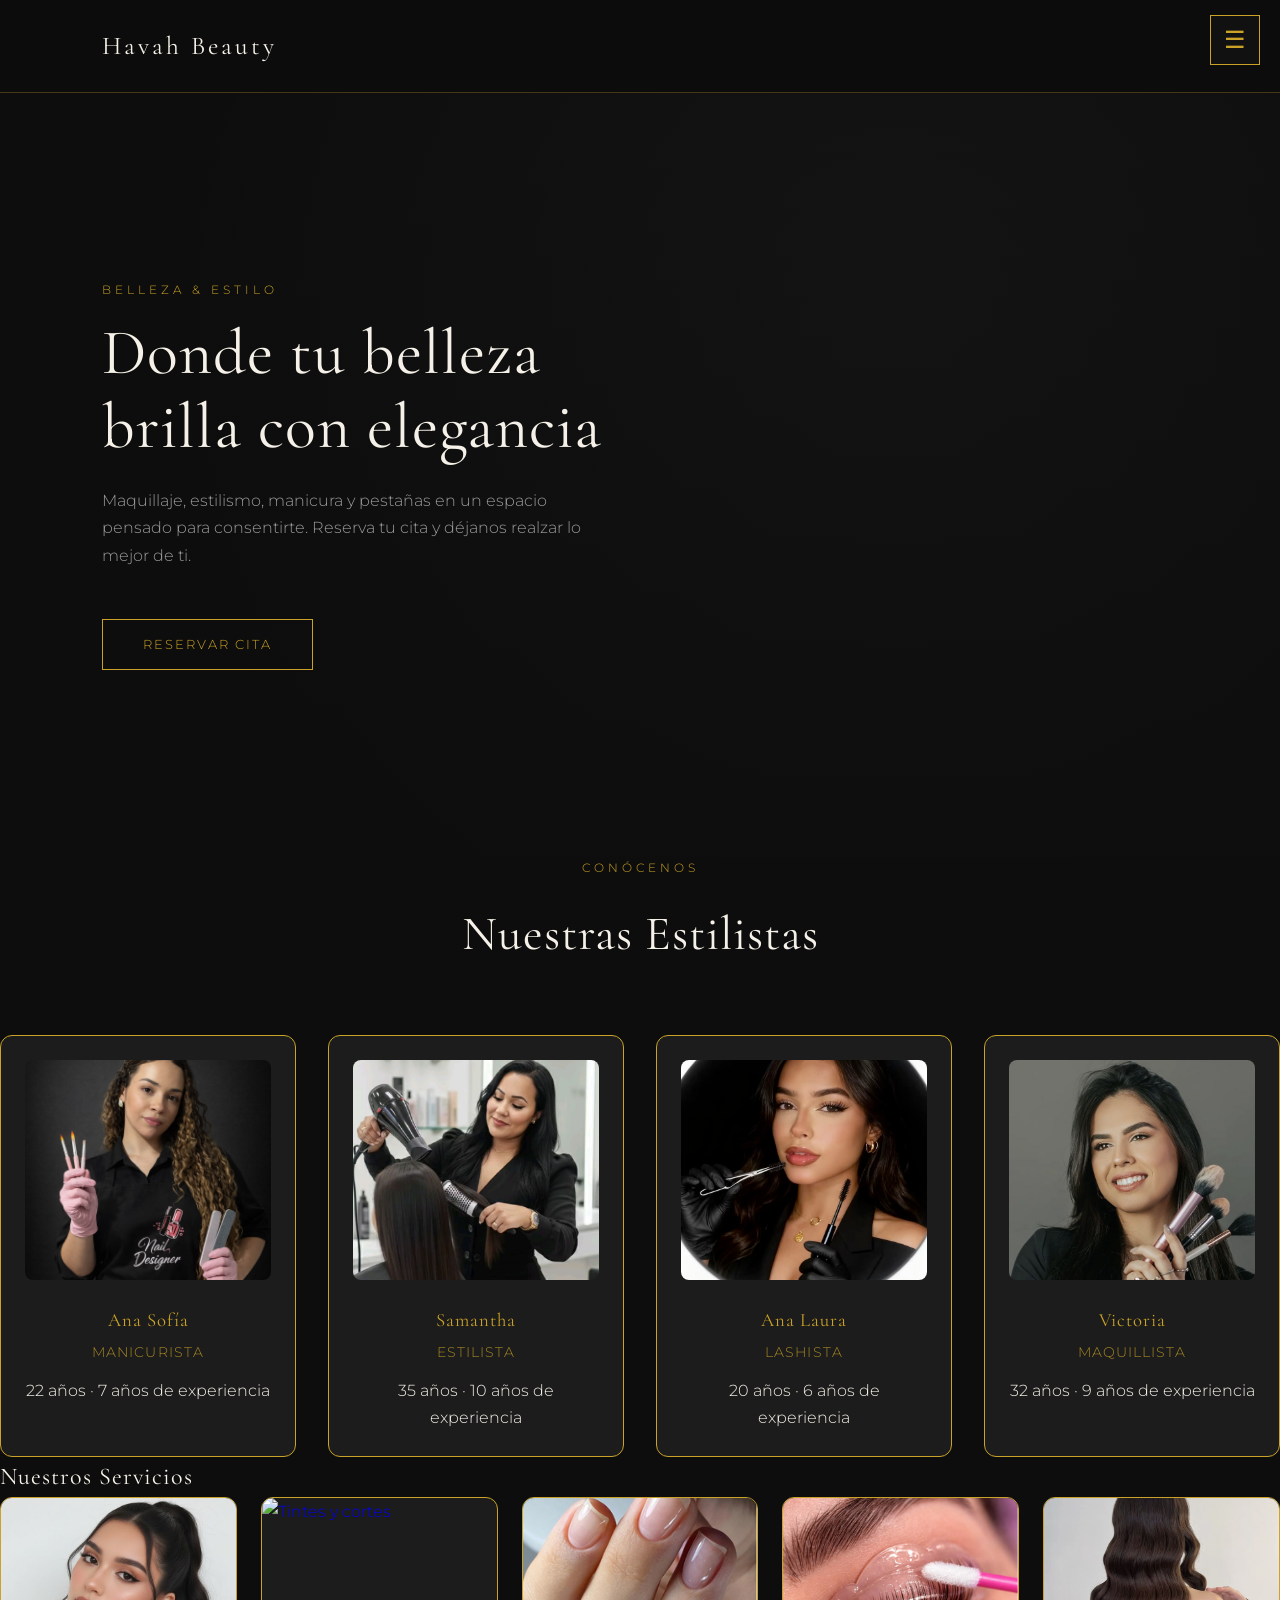
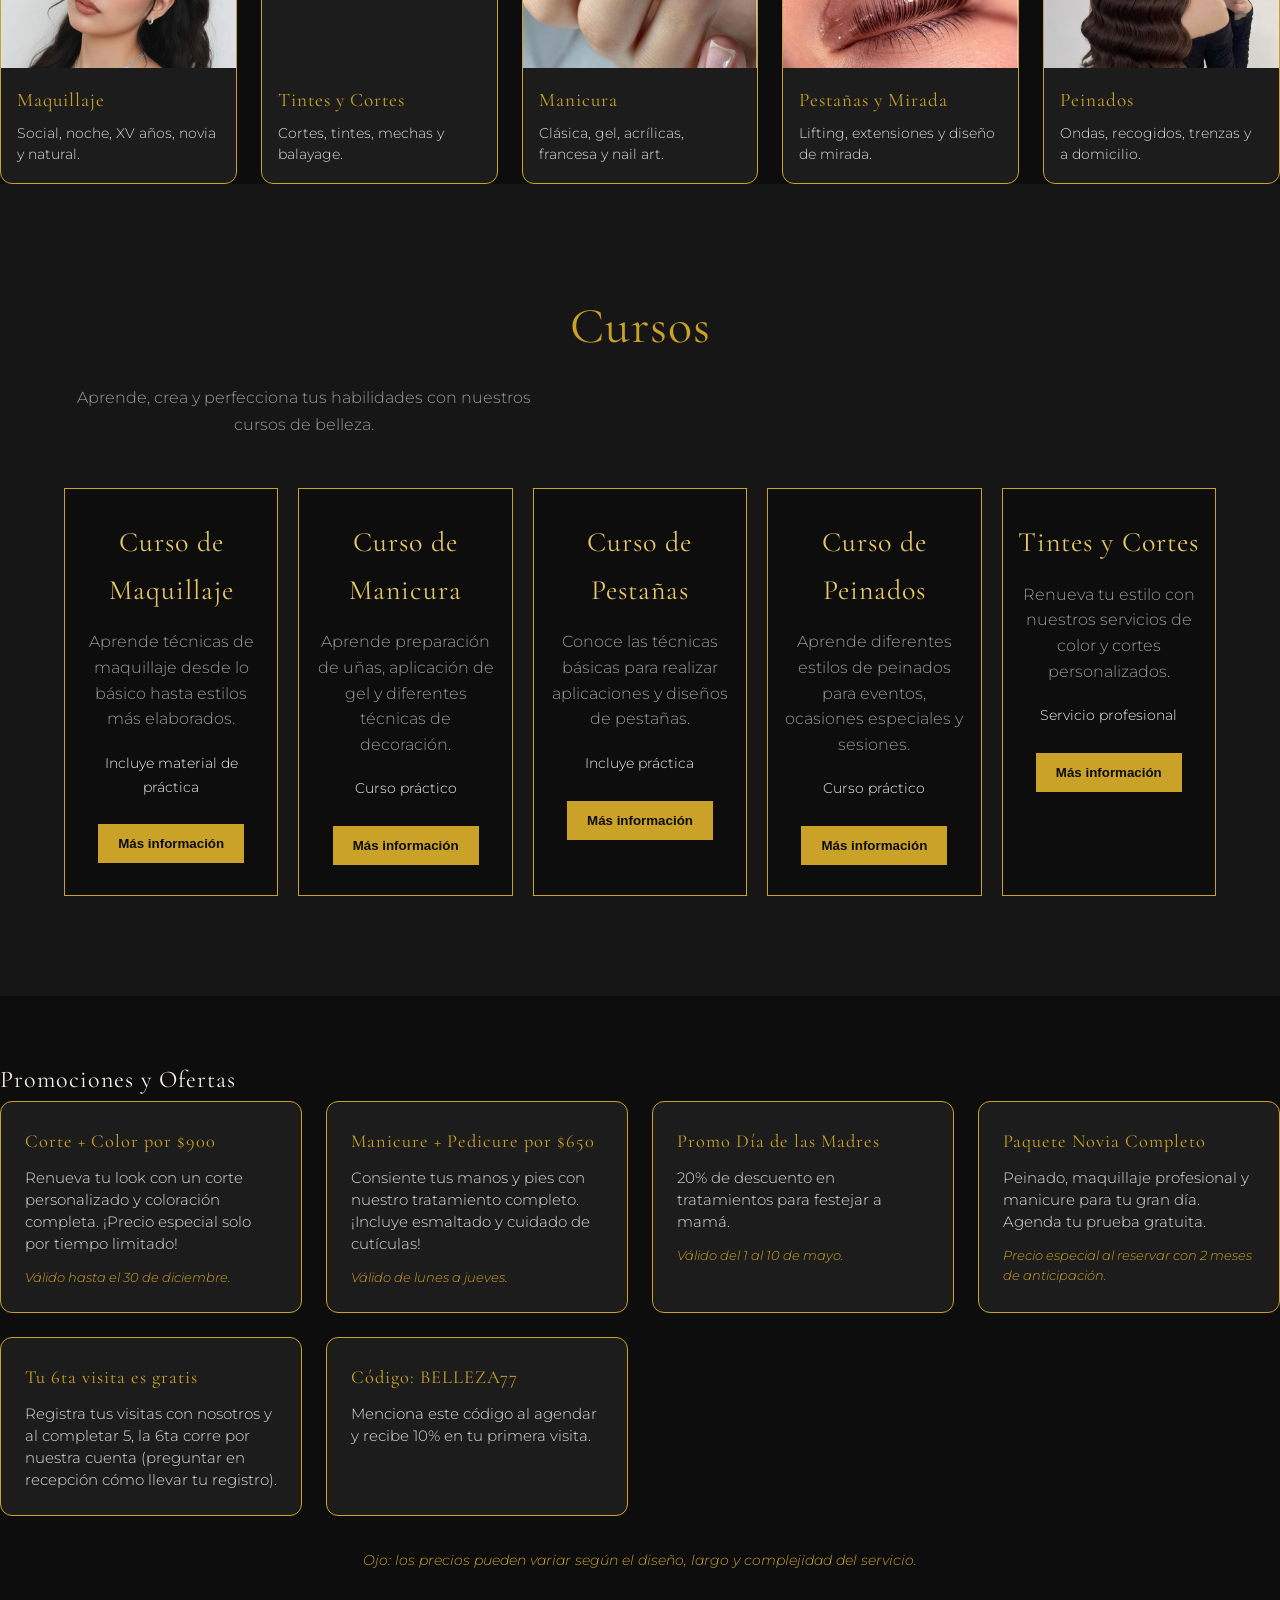
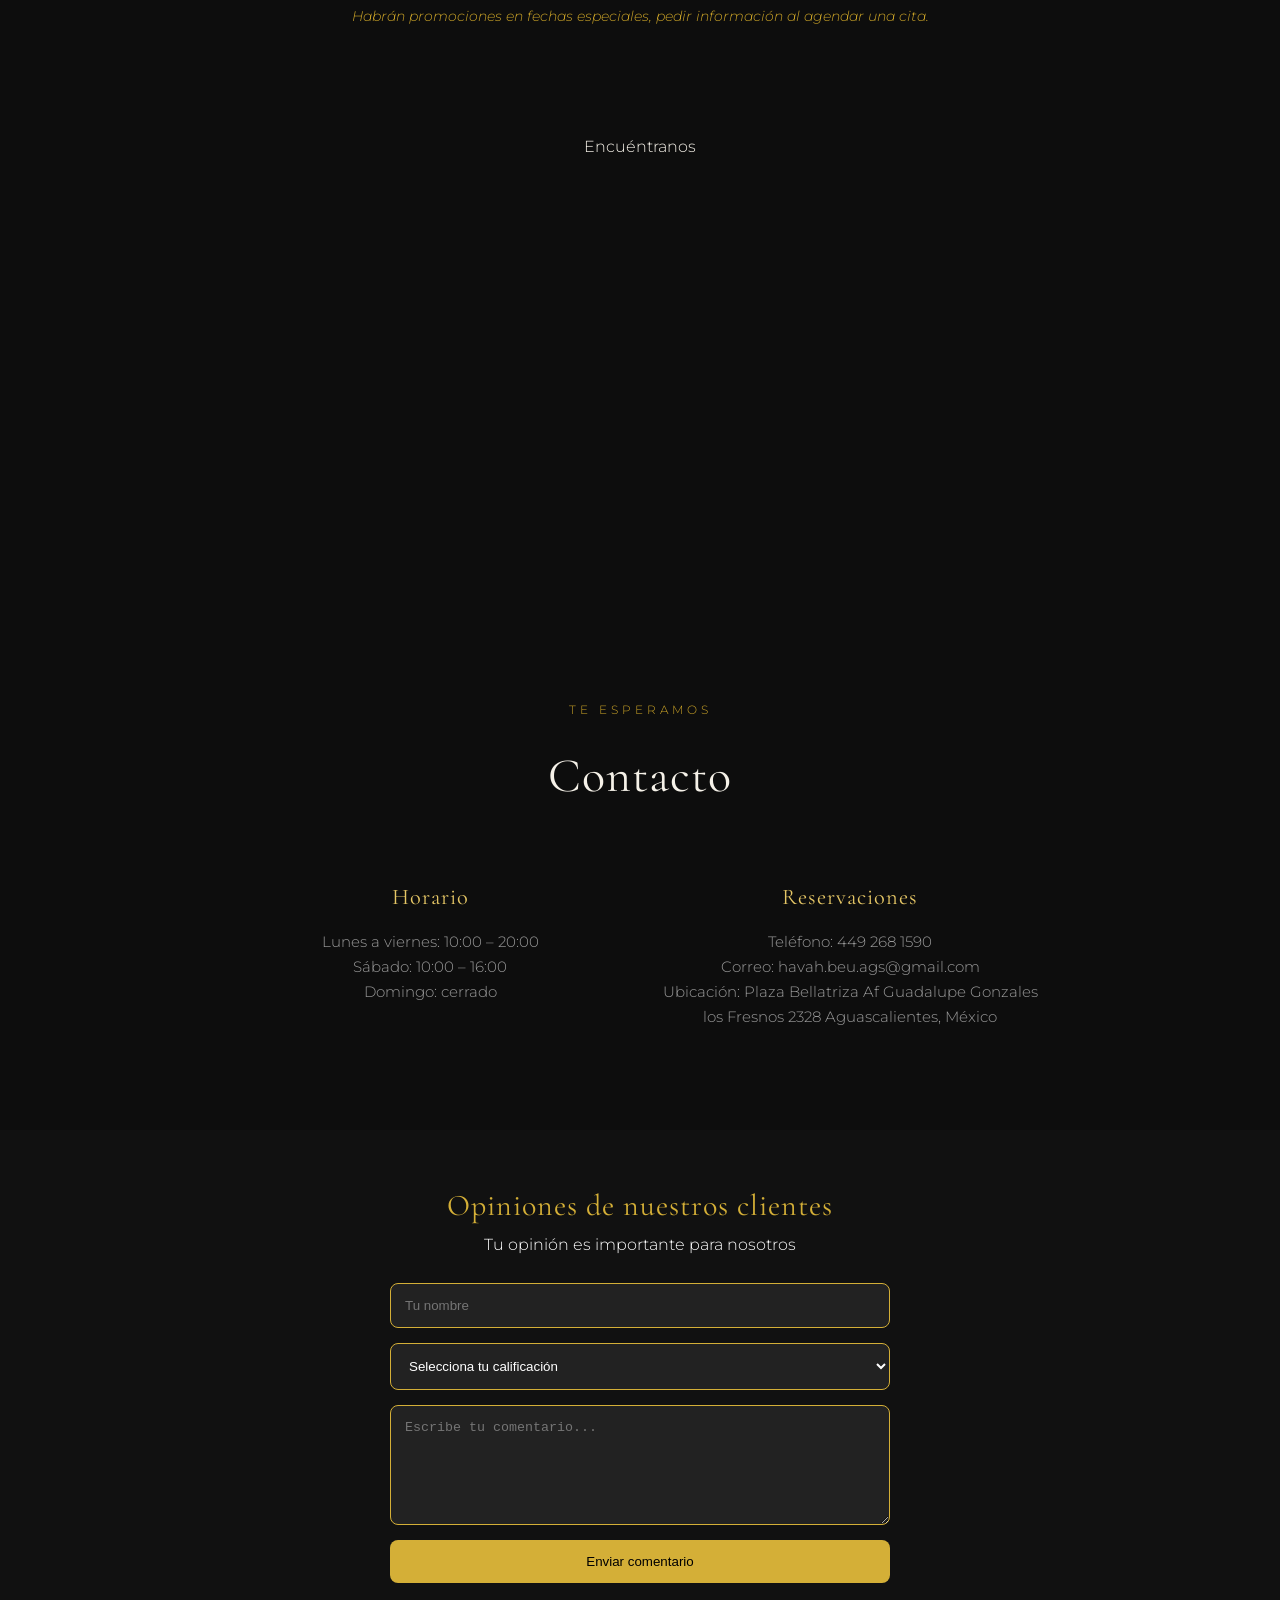
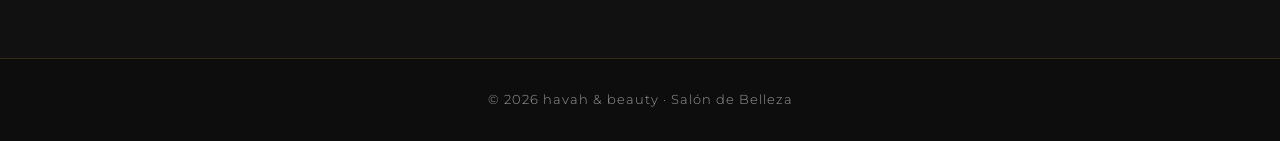
==== commit 916a6277: "cursos" ====
--- a/index.html
+++ b/index.html
@@ -120,14 +120,14 @@
 
 <section id="cursos" class="cursos">
   <div class="cursos-contenido">
-
+    
     <h2>Cursos</h2>
     <p class="subtitulo">
       Aprende, crea y perfecciona tus habilidades con nuestros cursos de belleza.
     </p>
 
     <div class="cursos-grid">
-
+     
       <div class="curso-card">
         <h3>Curso de Maquillaje</h3>
         <p>
@@ -164,7 +164,10 @@
         <button>Más información</button>
       </div>
 
-      <h3>Curso de Tintes y Cortes</h3>
+
+      <div class="curso-card">
+        <h3>Tintes y Cortes</h3>
+
         <p>
           Renueva tu estilo con nuestros servicios de color y cortes personalizados.
         </p>
--- a/styles.css
+++ b/styles.css
@@ -519,7 +519,7 @@
 }
 
 .cursos {
-  padding: 100px 8%;
+  padding: 100px 5%;
   background: var(--carbon);
   color: var(--crema);
   text-align: center;
@@ -540,14 +540,14 @@
 
 .cursos-grid {
   display: grid;
-  grid-template-columns: repeat(4, 1fr);
-  gap: 25px;
+  grid-template-columns: repeat(5, 1fr);
+  gap: 20px;
 }
 
 .curso-card {
   background: var(--negro);
   border: 1px solid var(--dorado);
-  padding: 35px 25px;
+  padding: 30px 15px;
   transition: 0.3s;
 }
 
@@ -589,13 +589,17 @@
   background: var(--dorado-claro);
 }
 
-@media (max-width: 900px) {
+
+/* Tablets */
+@media (max-width: 1100px) {
   .cursos-grid {
-    grid-template-columns: repeat(2, 1fr);
+    grid-template-columns: repeat(3, 1fr);
   }
 }
 
-@media (max-width: 600px) {
+
+/* Celulares */
+@media (max-width: 700px) {
   .cursos-grid {
     grid-template-columns: 1fr;
   }
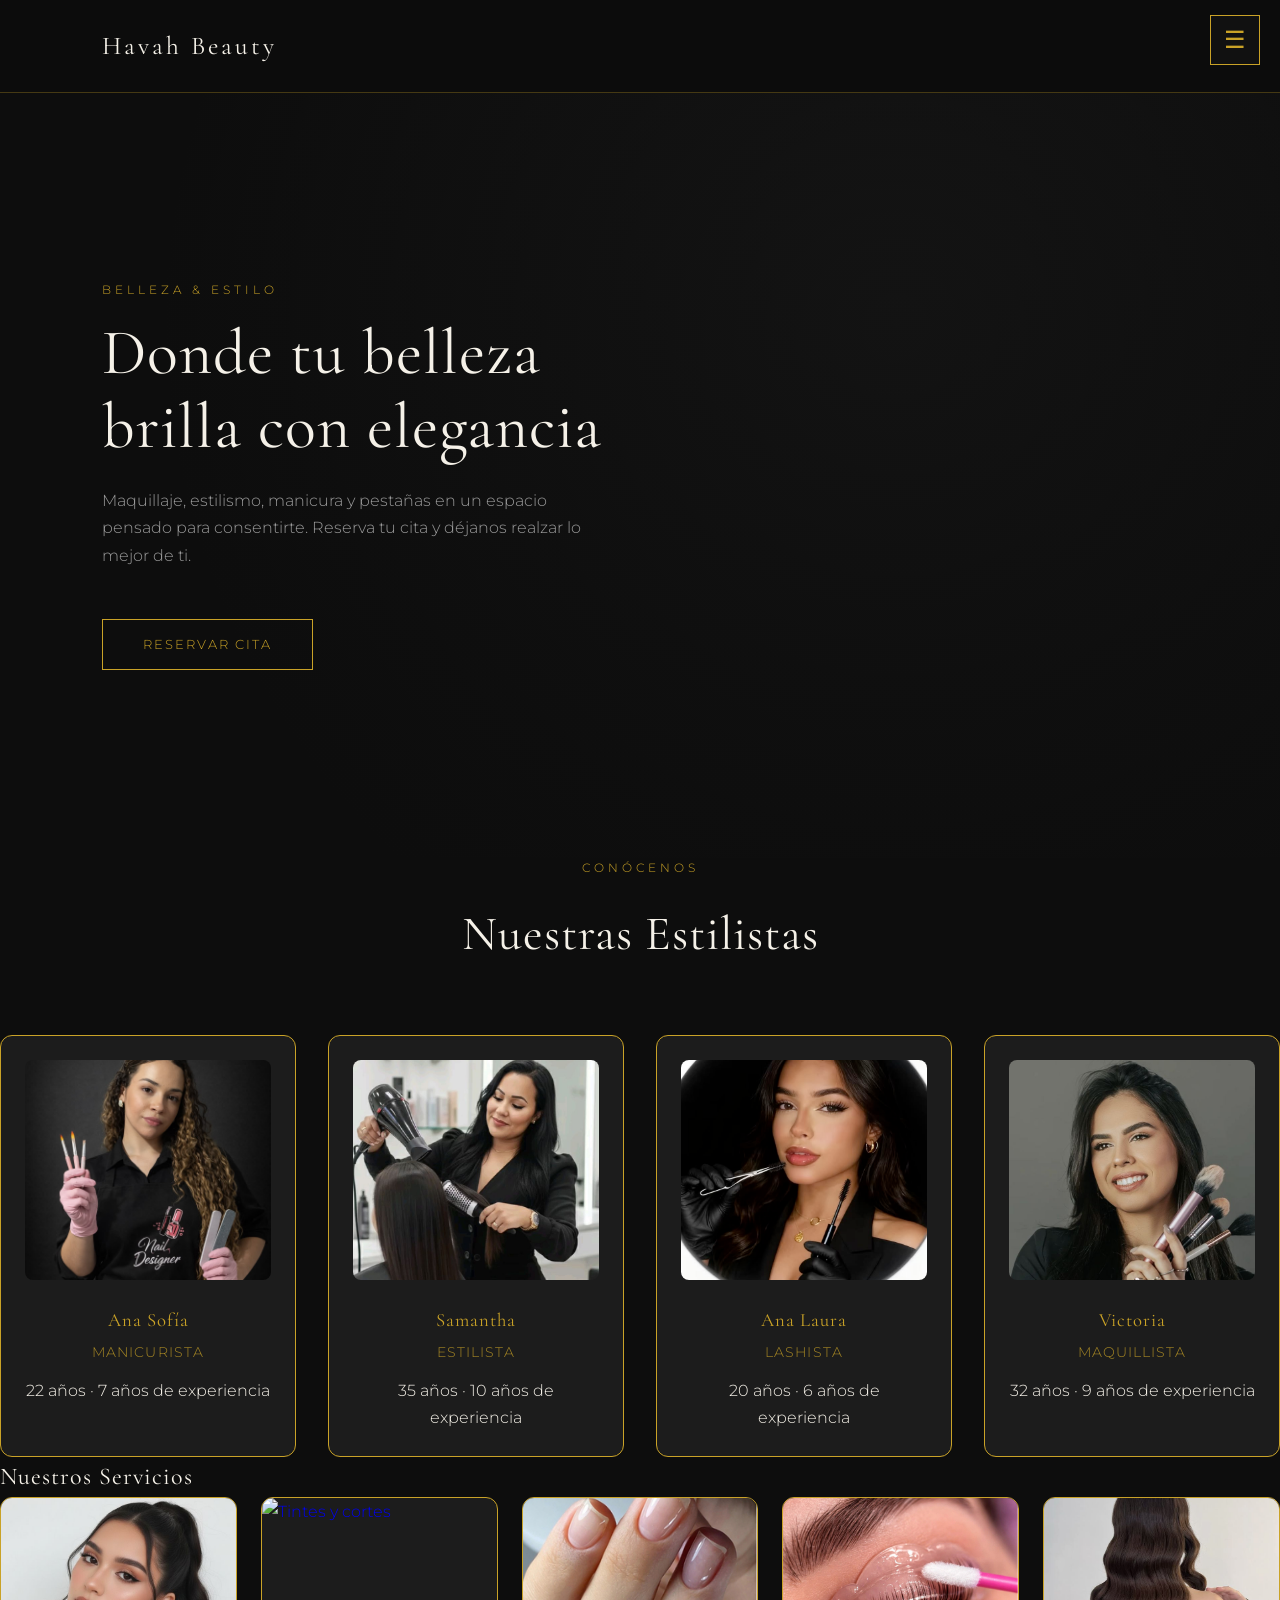
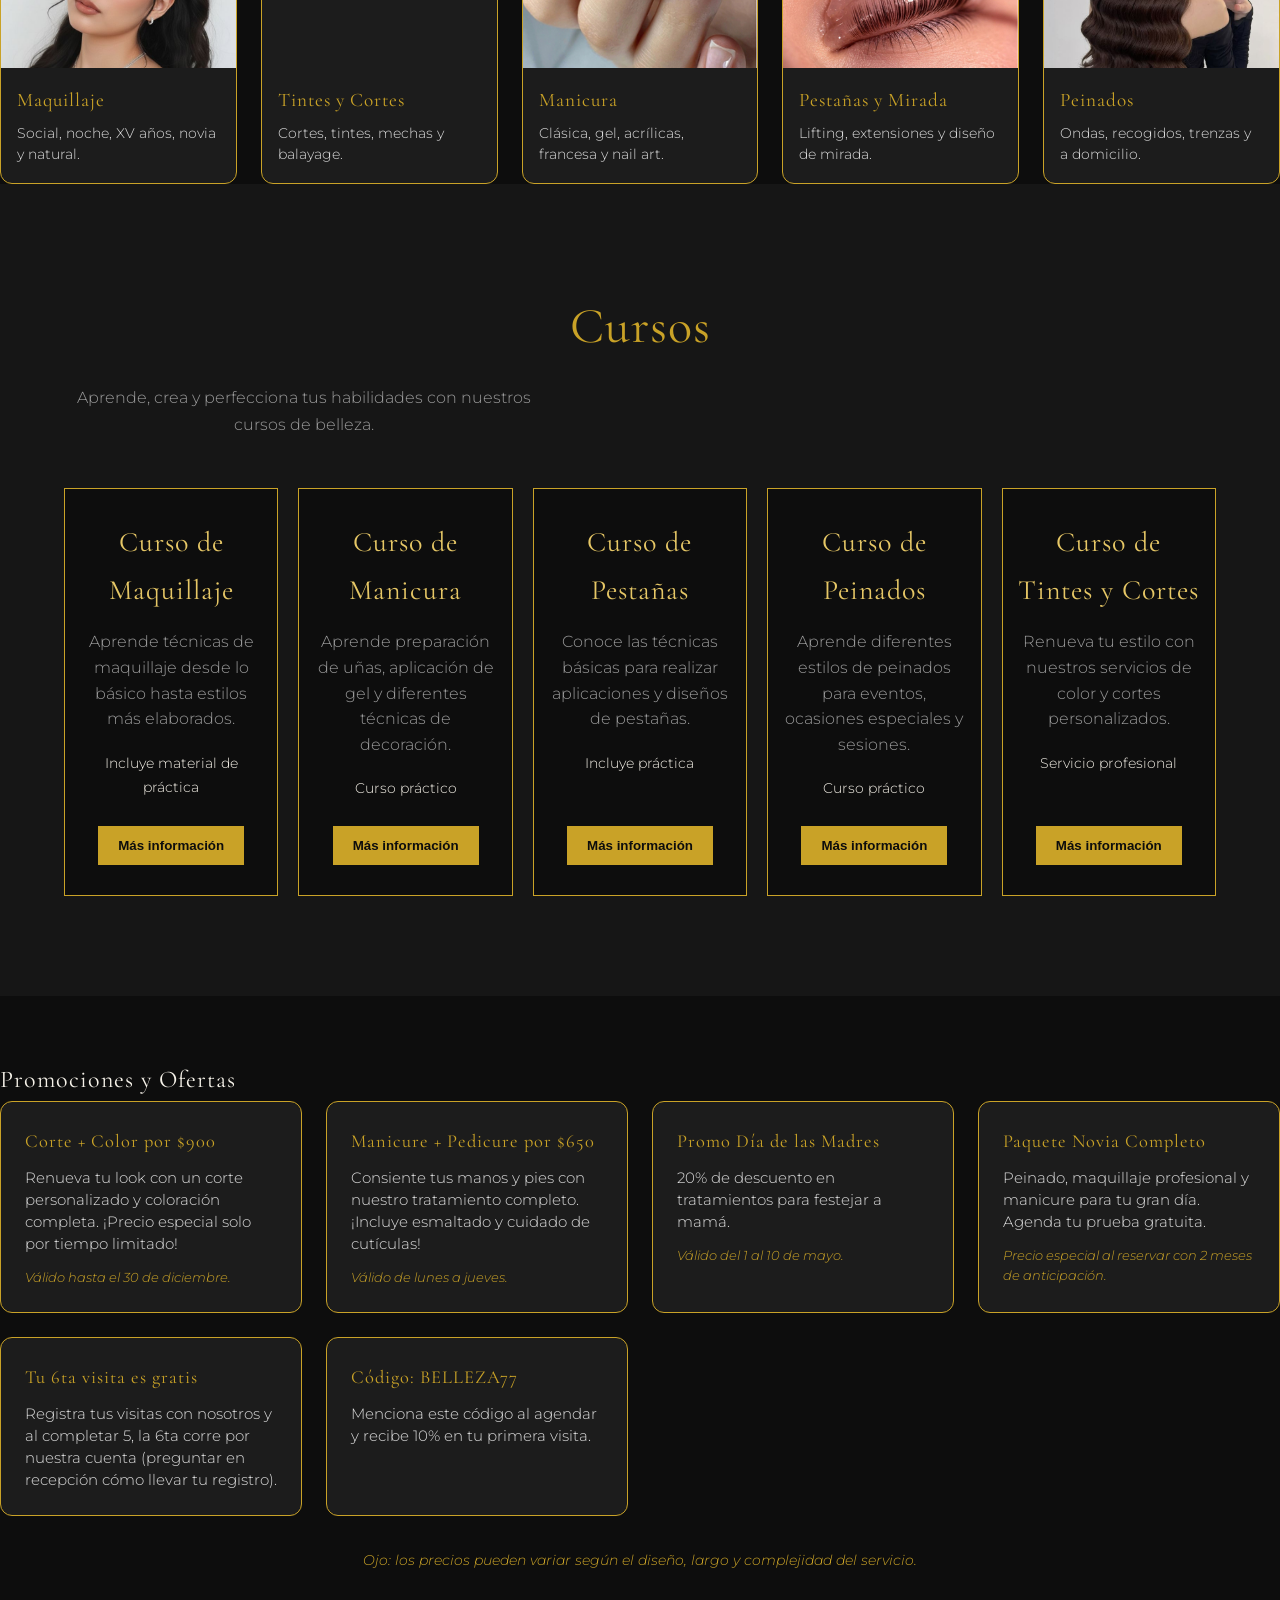
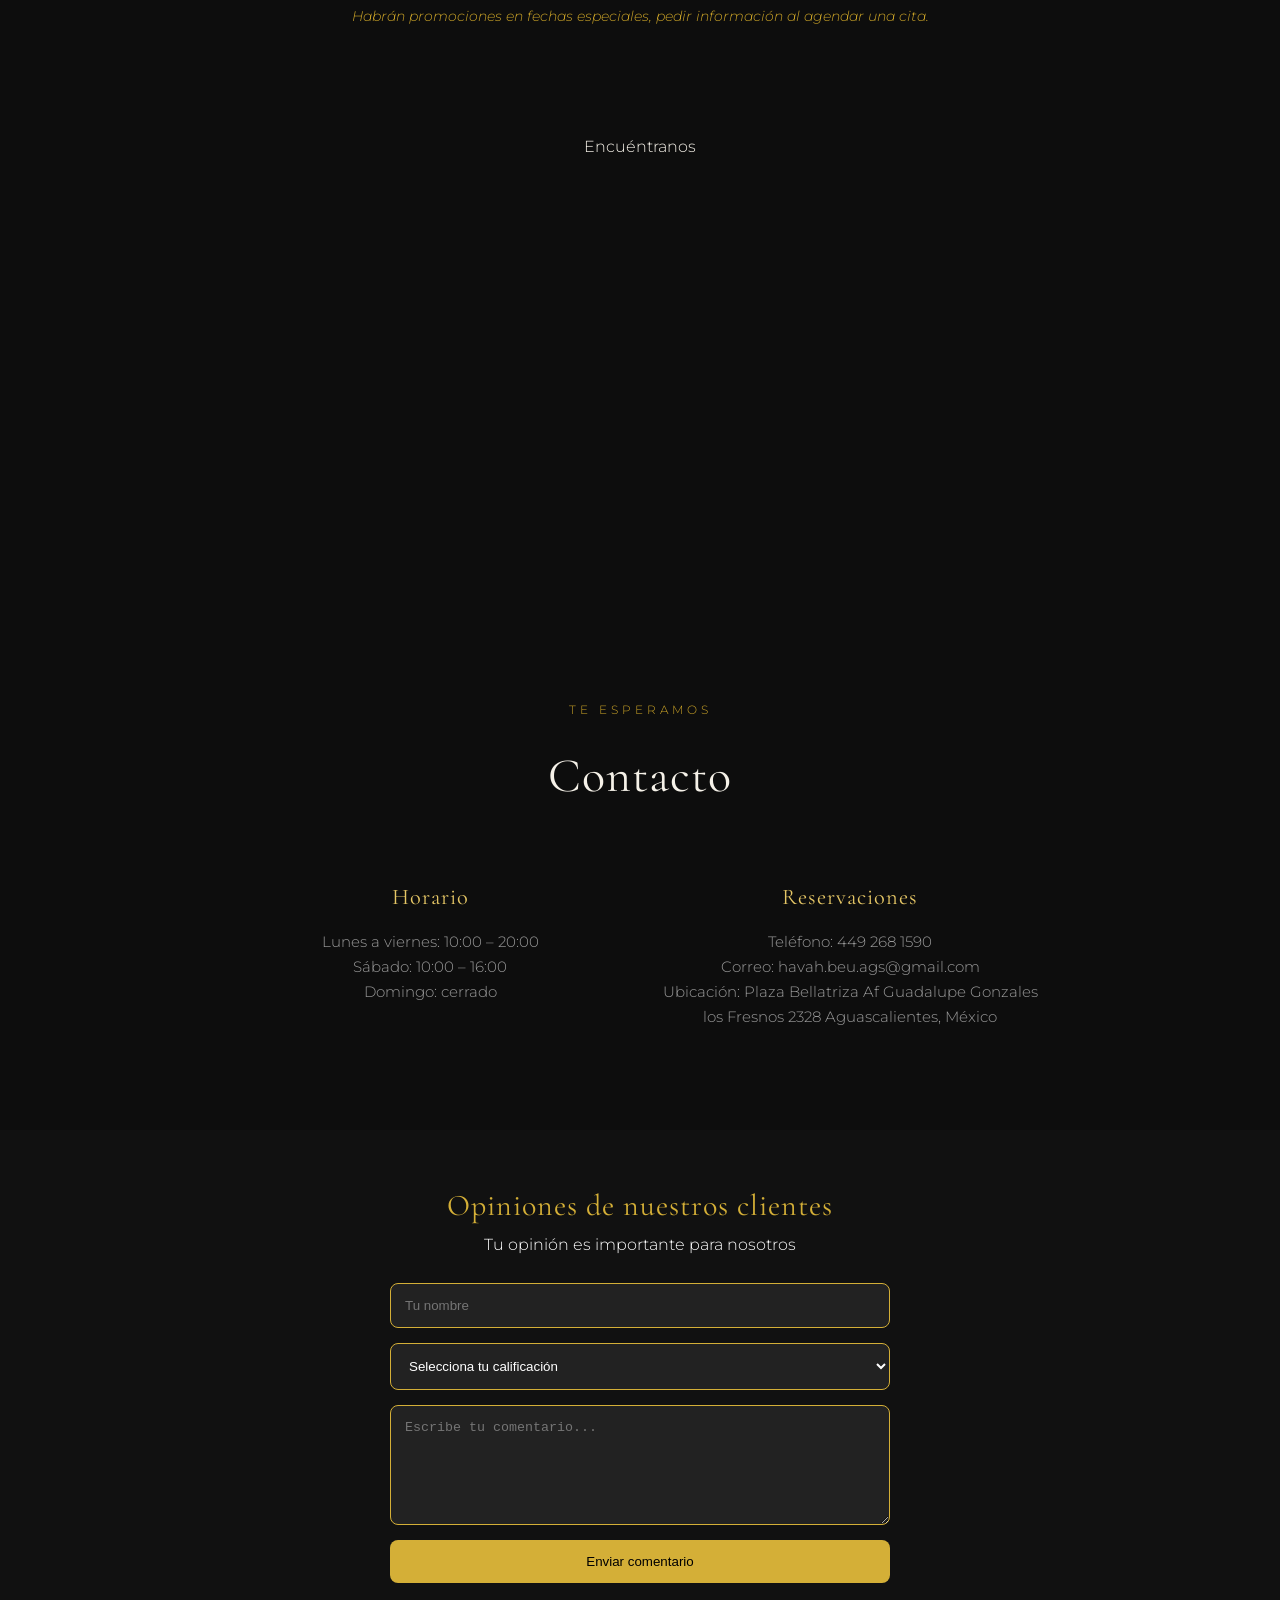
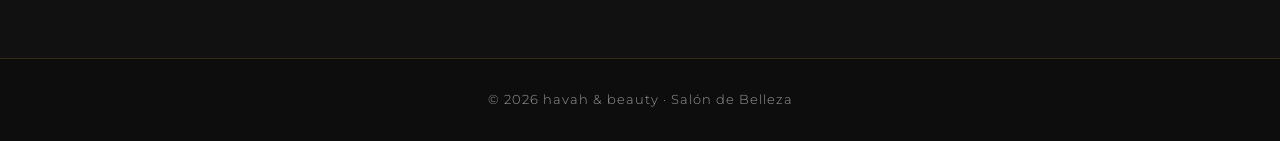
==== commit a63b2560: "cursotintes" ====
--- a/index.html
+++ b/index.html
@@ -166,7 +166,7 @@
 
 
       <div class="curso-card">
-        <h3>Tintes y Cortes</h3>
+        <h3>Curso de Tintes y Cortes</h3>
 
         <p>
           Renueva tu estilo con nuestros servicios de color y cortes personalizados.
--- a/styles.css
+++ b/styles.css
@@ -540,7 +540,7 @@
 
 .cursos-grid {
   display: grid;
-  grid-template-columns: repeat(5, 1fr);
+  grid-template-columns: repeat(5, minmax(0, 1fr)) !important;
   gap: 20px;
 }
 
@@ -549,6 +549,10 @@
   border: 1px solid var(--dorado);
   padding: 30px 15px;
   transition: 0.3s;
+
+  display: flex;
+  flex-direction: column;
+  min-height: 385px;
 }
 
 .curso-card:hover {
@@ -583,6 +587,8 @@
   padding: 12px 20px;
   cursor: pointer;
   font-weight: bold;
+  margin-top: auto;
+  align-self: center;
 }
 
 .curso-card button:hover {
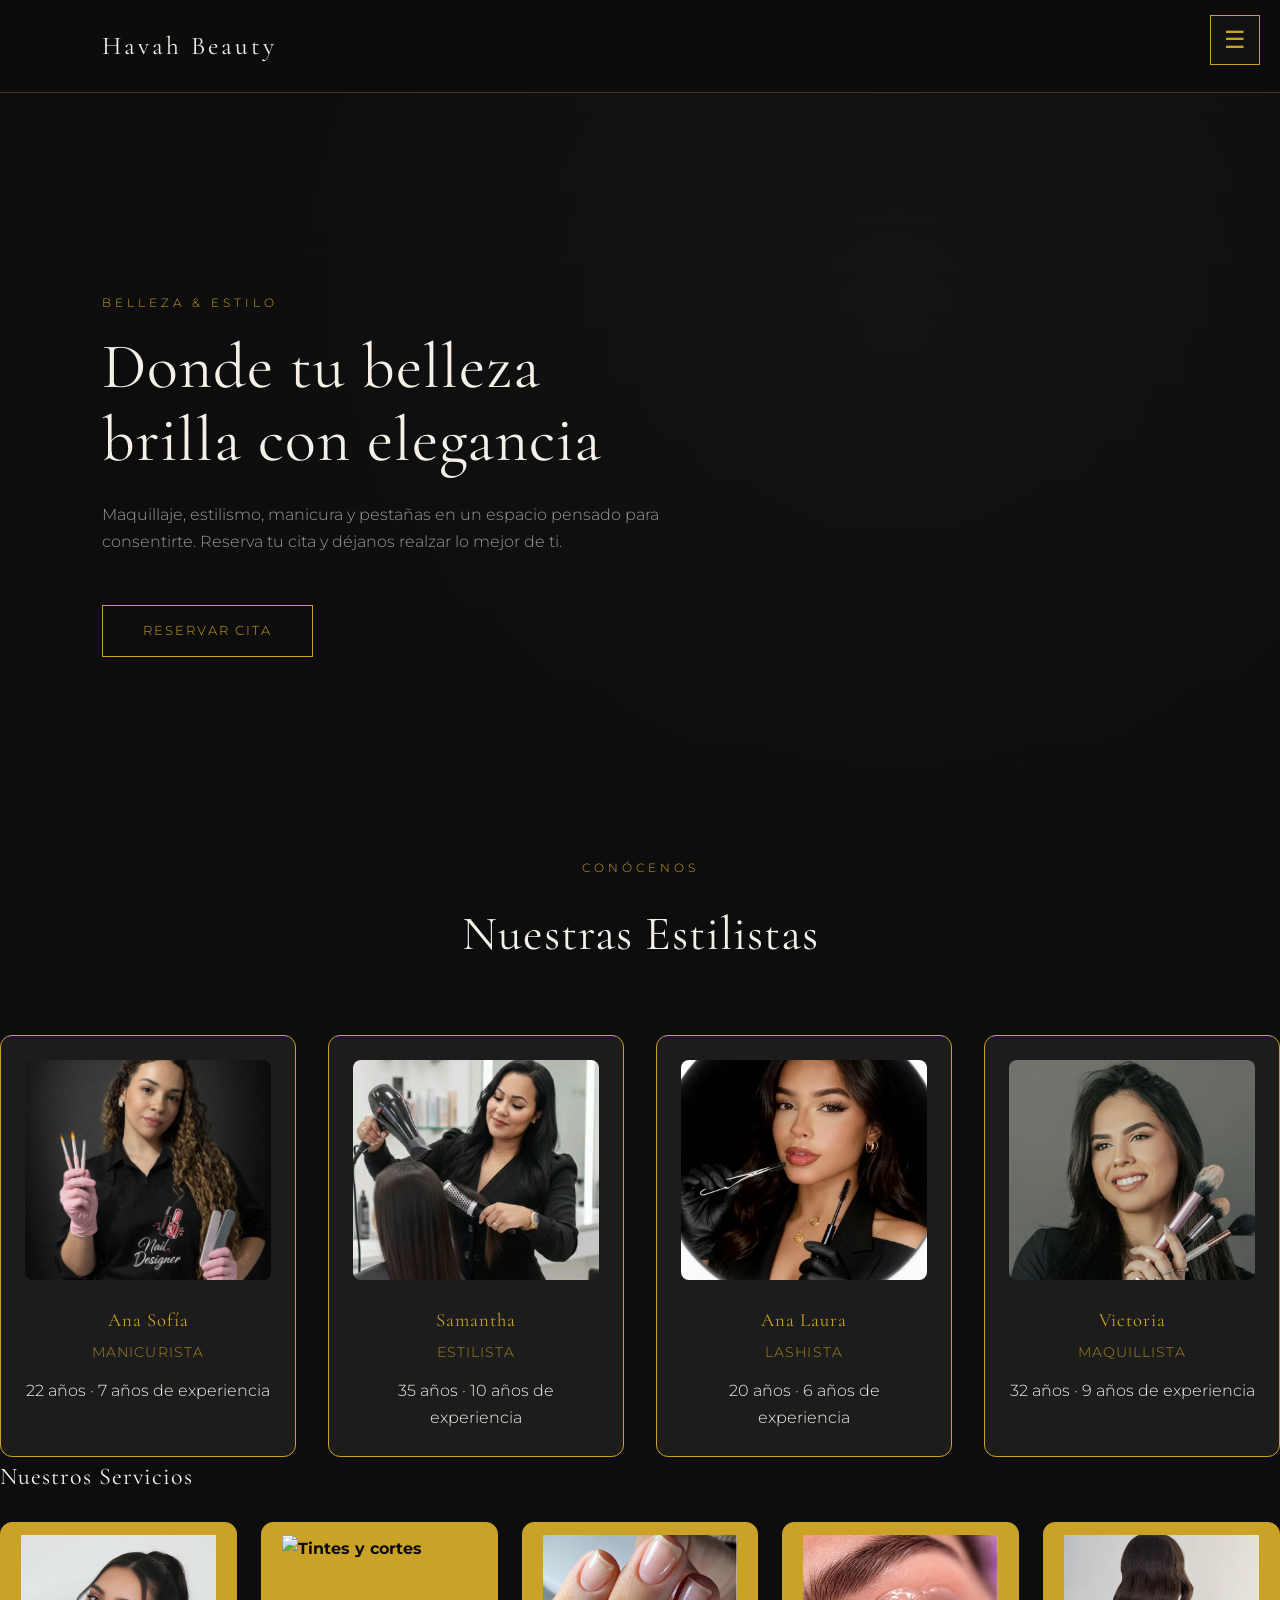
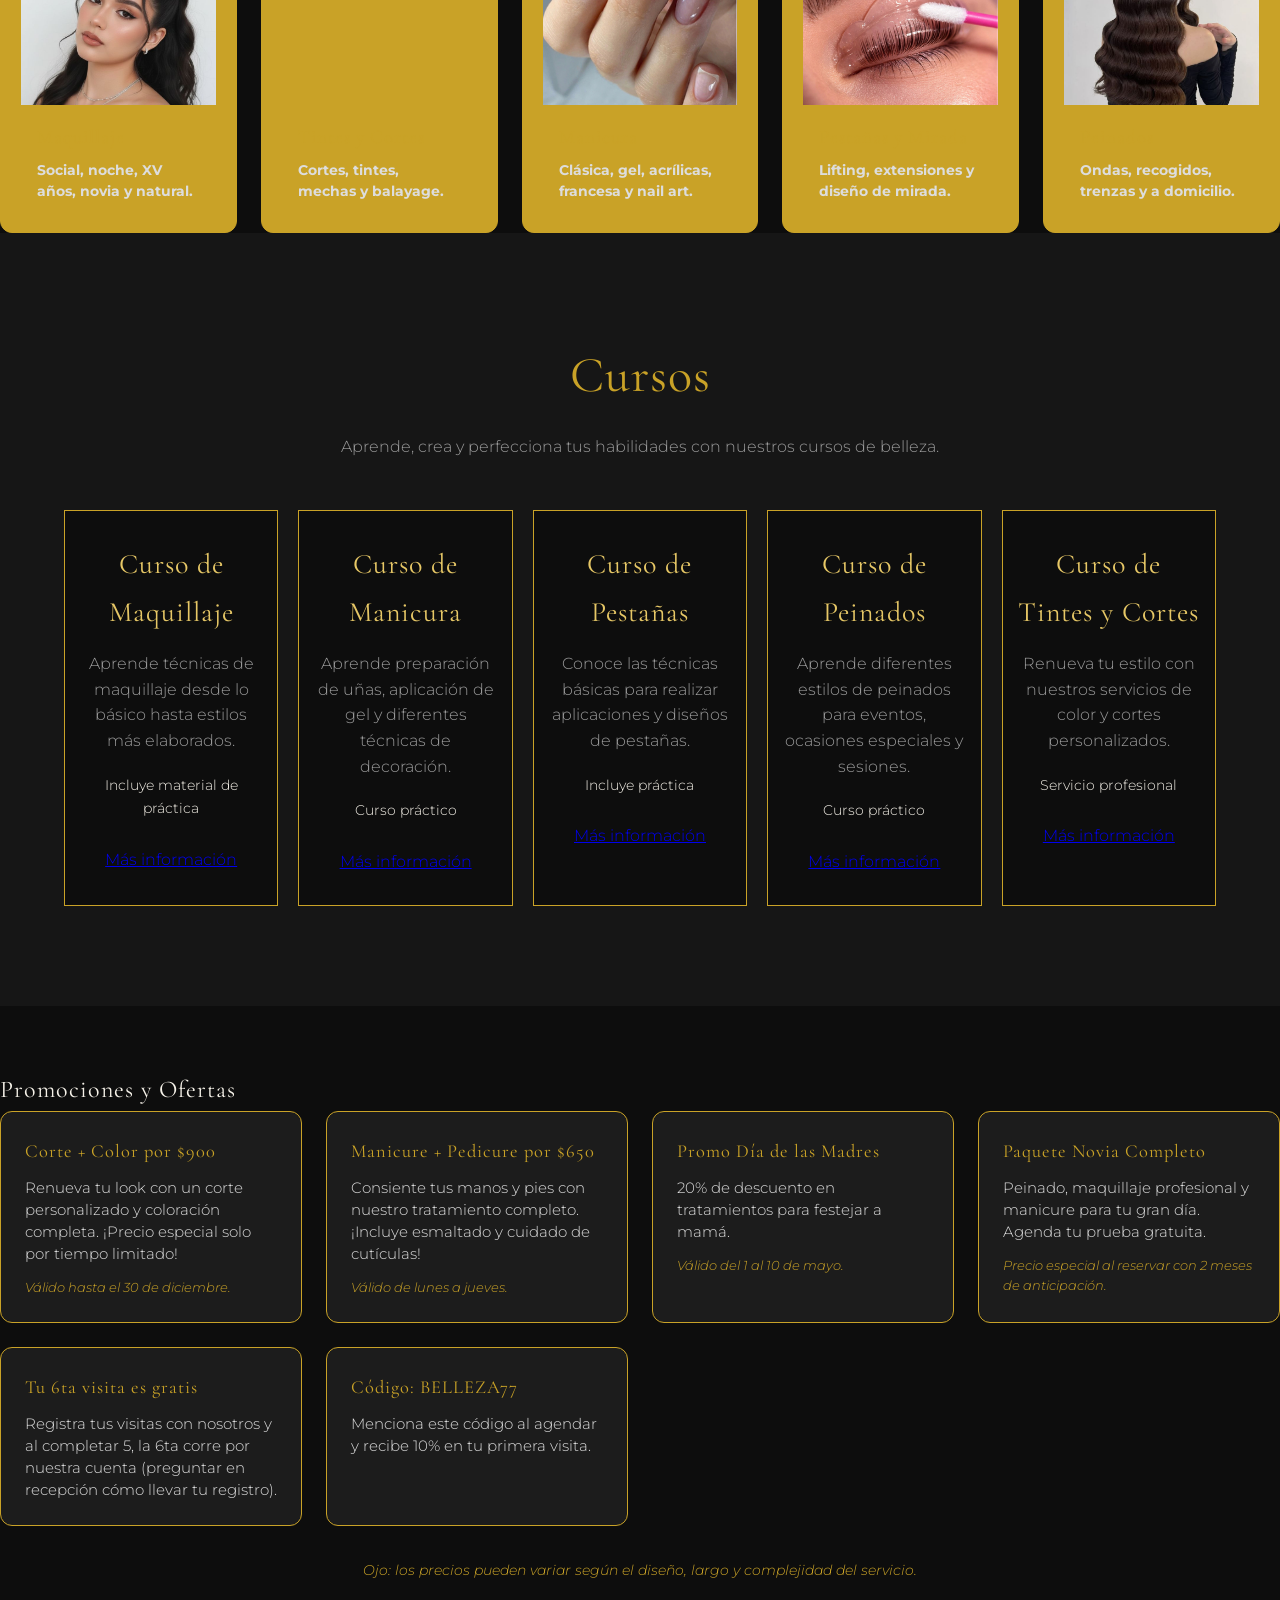
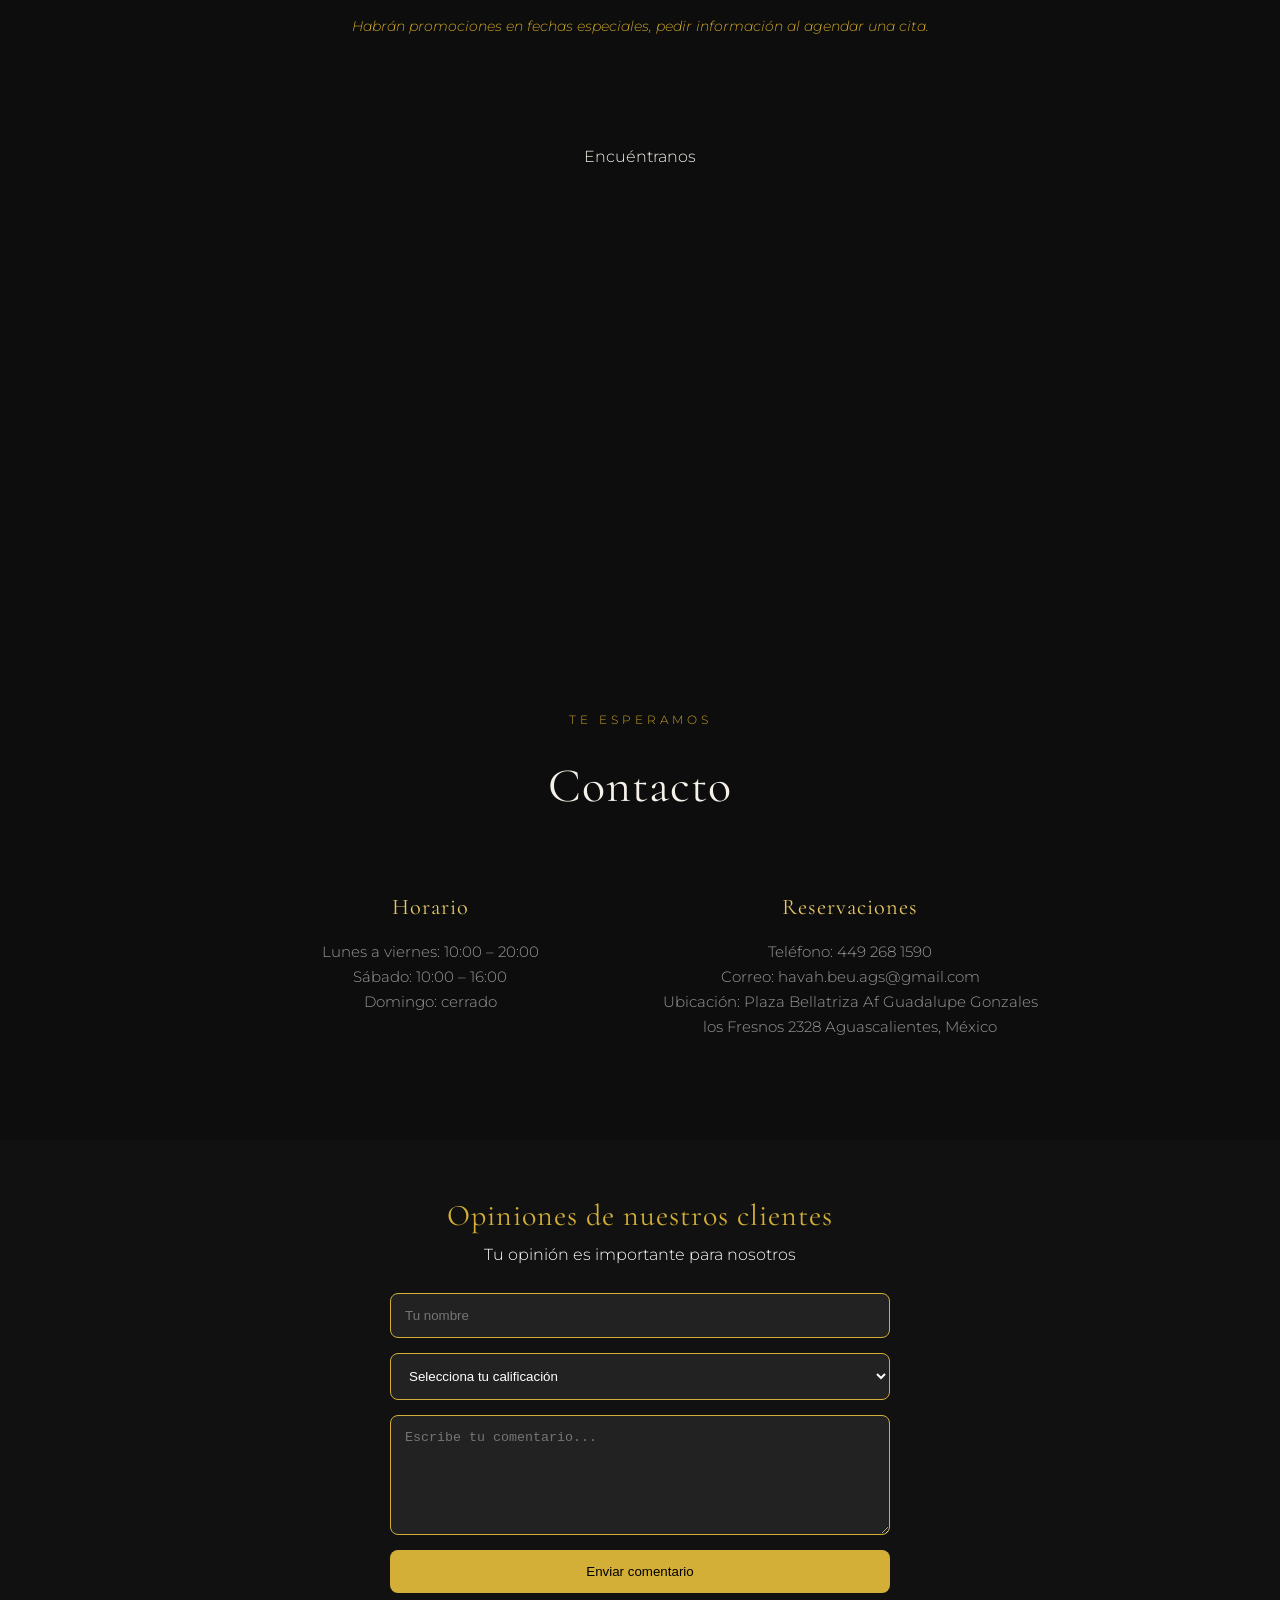
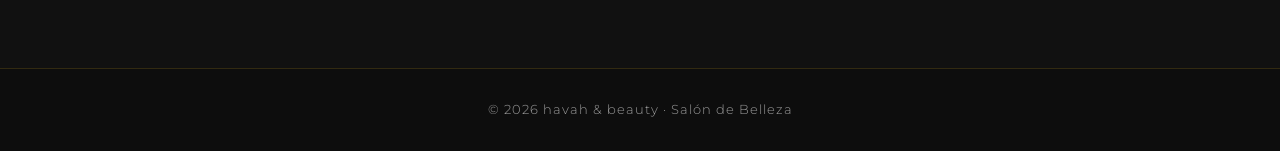
==== commit 853677b4: "info" ====
--- a/index.html
+++ b/index.html
@@ -134,7 +134,7 @@
           Aprende técnicas de maquillaje desde lo básico hasta estilos más elaborados.
         </p>
         <span>Incluye material de práctica</span>
-        <button>Más información</button>
+    <a href="curso-maquillaje.html" class="curso-boton">Más información</a>
       </div>
 
       <div class="curso-card">
@@ -143,7 +143,7 @@
           Aprende preparación de uñas, aplicación de gel y diferentes técnicas de decoración.
         </p>
         <span>Curso práctico</span>
-        <button>Más información</button>
+    <a href="curso-manicura.html" class="curso-boton">Más información</a>      
       </div>
 
       <div class="curso-card">
@@ -152,7 +152,7 @@
           Conoce las técnicas básicas para realizar aplicaciones y diseños de pestañas.
         </p>
         <span>Incluye práctica</span>
-        <button>Más información</button>
+    <a href="curso-pestanas.html" class="curso-boton">Más información</a>
       </div>
 
       <div class="curso-card">
@@ -161,7 +161,7 @@
           Aprende diferentes estilos de peinados para eventos, ocasiones especiales y sesiones.
         </p>
         <span>Curso práctico</span>
-        <button>Más información</button>
+    <a href="curso-peinados.html" class="curso-boton">Más información</a>
       </div>
 
 
@@ -172,7 +172,7 @@
           Renueva tu estilo con nuestros servicios de color y cortes personalizados.
         </p>
         <span>Servicio profesional</span>
-        <button>Más información</button>
+    <a href="curso-tintes.html" class="curso-boton">Más información</a>      
       </div>
 
     </div>
--- a/styles.css
+++ b/styles.css
@@ -536,6 +536,8 @@
   color: var(--gris);
   font-size: 16px;
   margin-bottom: 50px;
+  width: 100%;
+  max-width: none;
 }
 
 .cursos-grid {
@@ -610,3 +612,55 @@
     grid-template-columns: 1fr;
   }
 }
+
+.detalle-curso {
+  min-height: 100vh;
+  padding: 100px 10%;
+  background: var(--negro);
+  color: var(--crema);
+  text-align: center;
+}
+
+.detalle-curso h1 {
+  font-family: "Cormorant Garamond", serif;
+  font-size: 50px;
+  color: var(--dorado);
+  margin-bottom: 25px;
+}
+
+.detalle-curso p {
+  color: var(--gris);
+  font-size: 17px;
+  line-height: 1.7;
+  max-width: 700px;
+  margin: 0 auto 25px;
+}
+
+.detalle-curso h2 {
+  font-family: "Cormorant Garamond", serif;
+  color: var(--dorado-claro);
+  font-size: 32px;
+  margin: 40px 0 20px;
+}
+
+.detalle-curso ul {
+  max-width: 500px;
+  margin: 0 auto 30px;
+  text-align: left;
+  color: var(--gris);
+  line-height: 2;
+}
+
+.categoria-boton {
+  display: inline-block;
+  margin-top: 25px;
+  padding: 12px 20px;
+  background: var(--dorado);
+  color: var(--negro);
+  text-decoration: none;
+  font-weight: bold;
+}
+
+.categoria-boton:hover {
+  background: var(--dorado-claro);
+} 
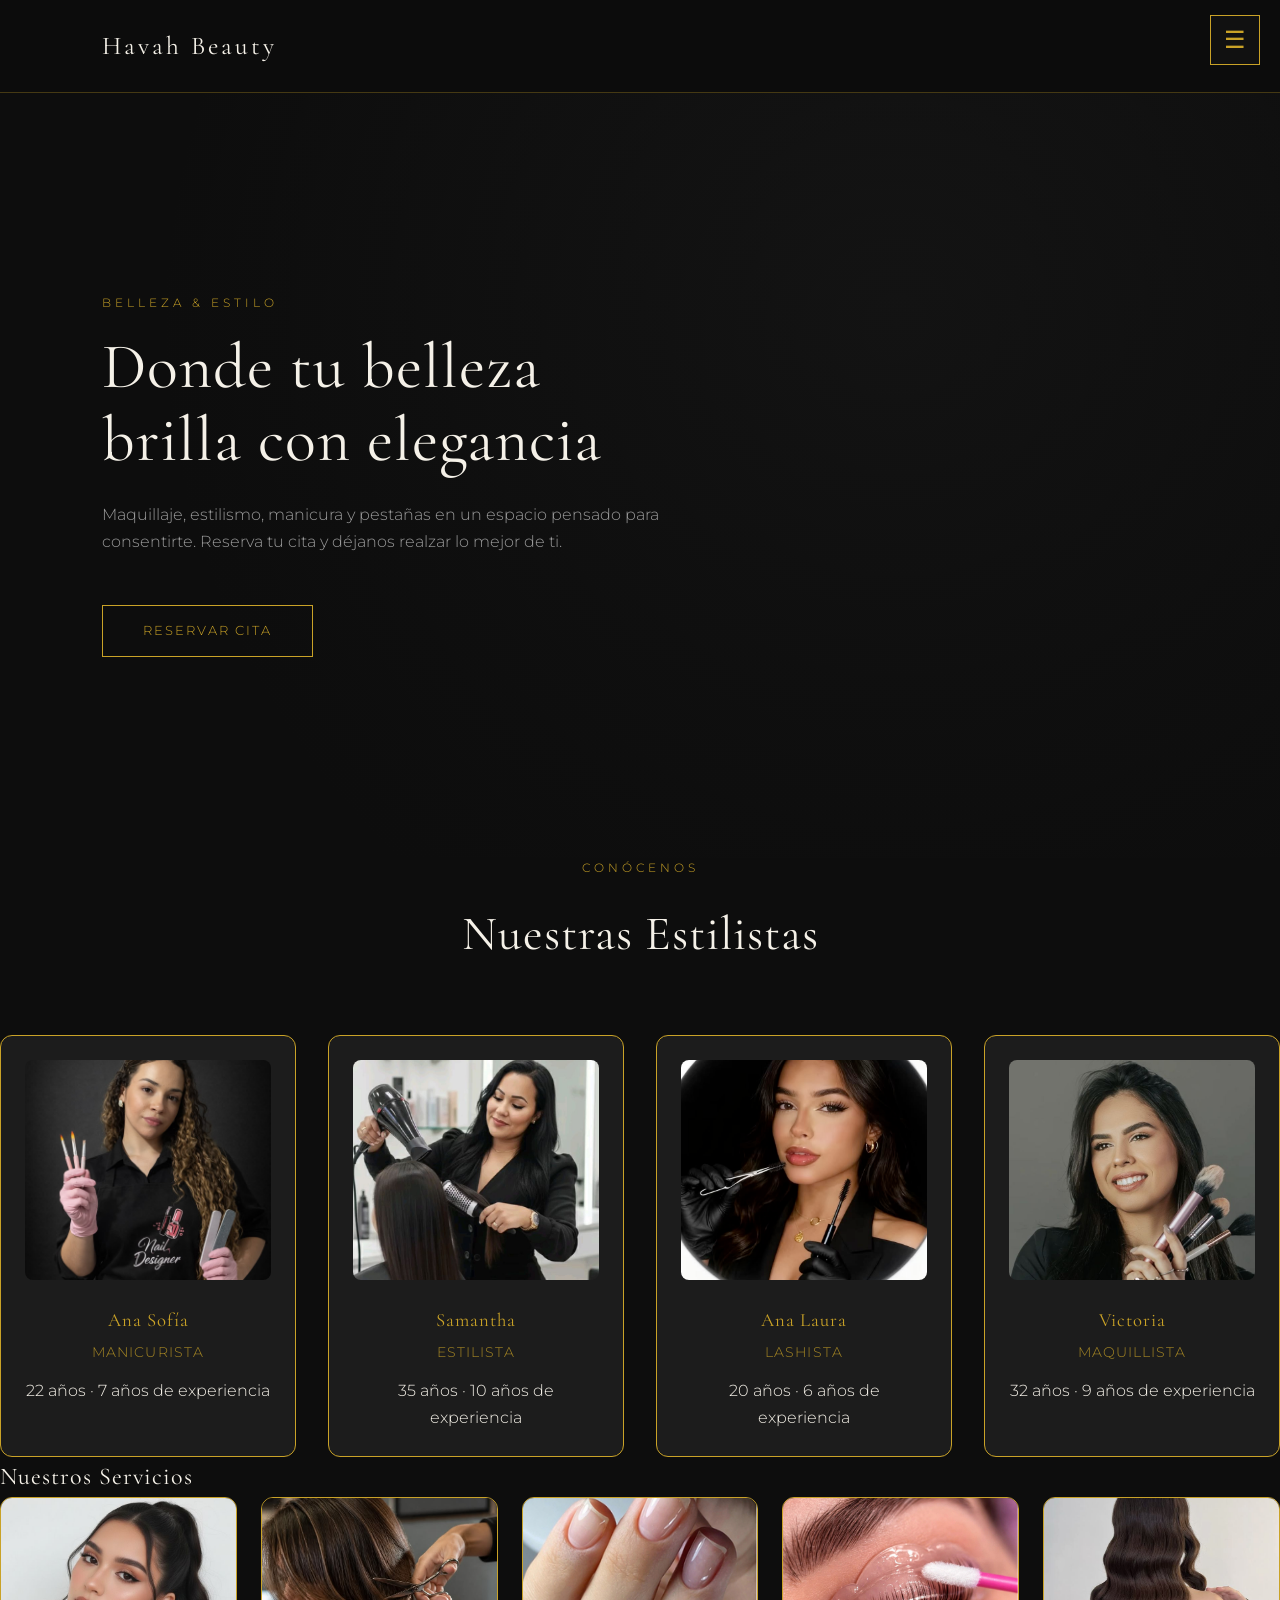
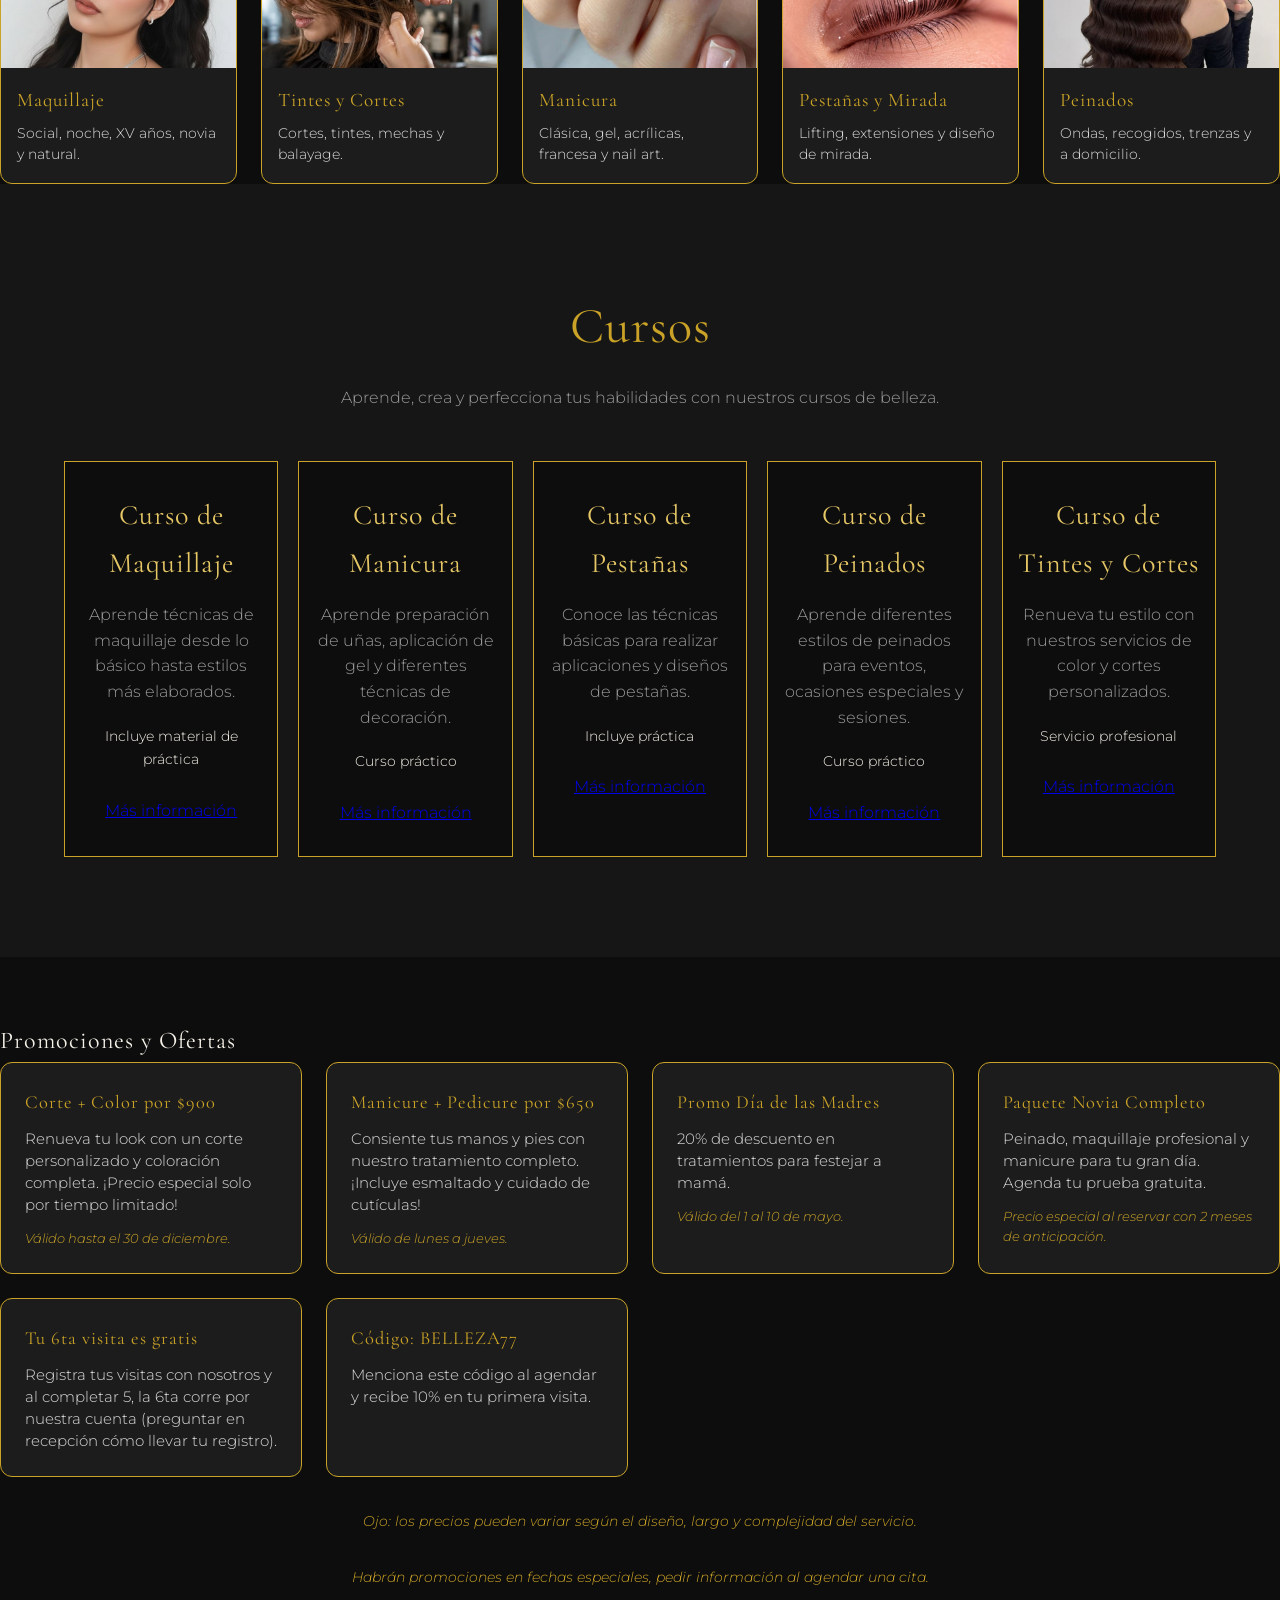
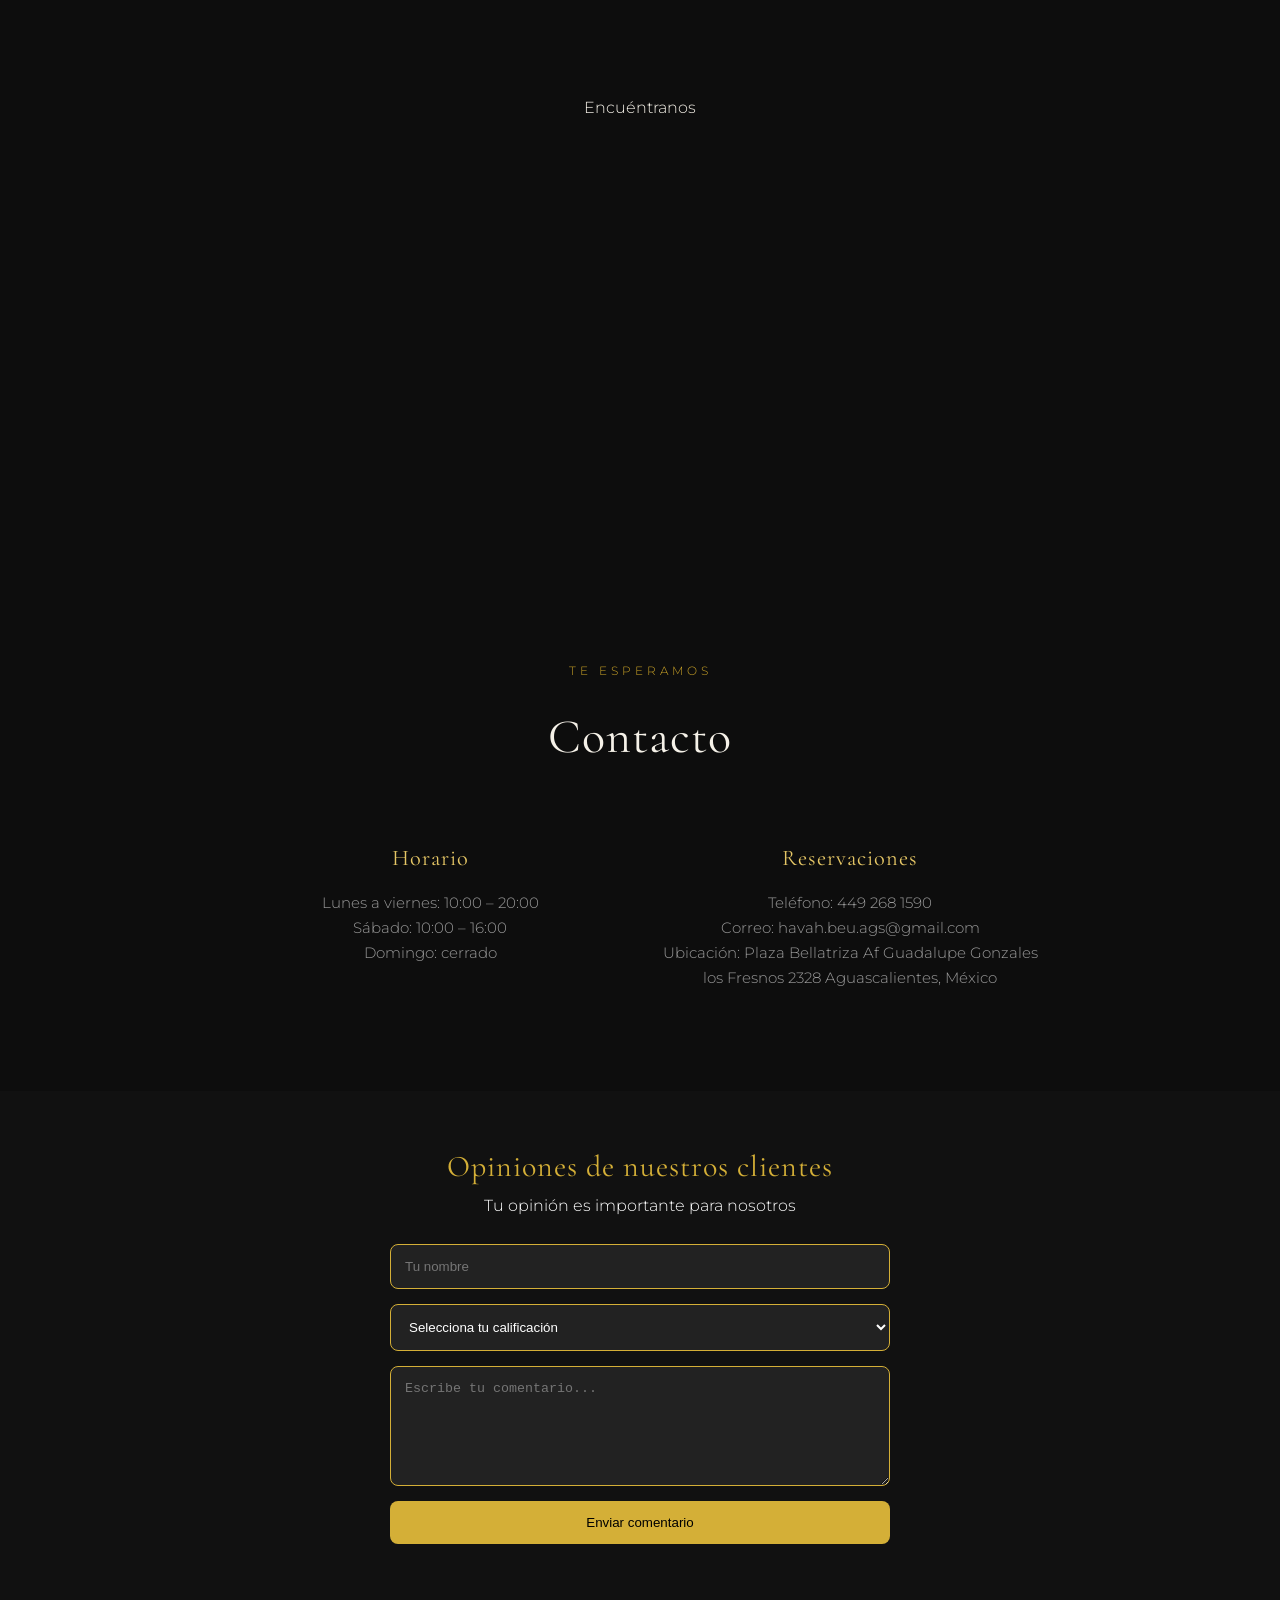
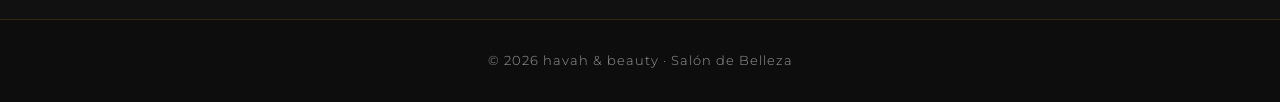
==== commit d5ac0c0f: "cabello" ====
--- a/index.html
+++ b/index.html
@@ -91,7 +91,7 @@
       </a>
 
       <a href="tintes-cortes.html" class="categoria-boton">
-        <img src="imagenes/corte-caballero.jpg" alt="Tintes y cortes">
+        <img src="imagenes/corte-cabello.jpg" alt="Tintes y cortes">
         <h3>Tintes y Cortes</h3>
         <p>Cortes, tintes, mechas y balayage.</p>
       </a>
--- a/styles.css
+++ b/styles.css
@@ -651,7 +651,7 @@
   line-height: 2;
 }
 
-.categoria-boton {
+.volver-cursos {
   display: inline-block;
   margin-top: 25px;
   padding: 12px 20px;
@@ -661,6 +661,6 @@
   font-weight: bold;
 }
 
-.categoria-boton:hover {
+.volver-cursos:hover {
   background: var(--dorado-claro);
-} +}
